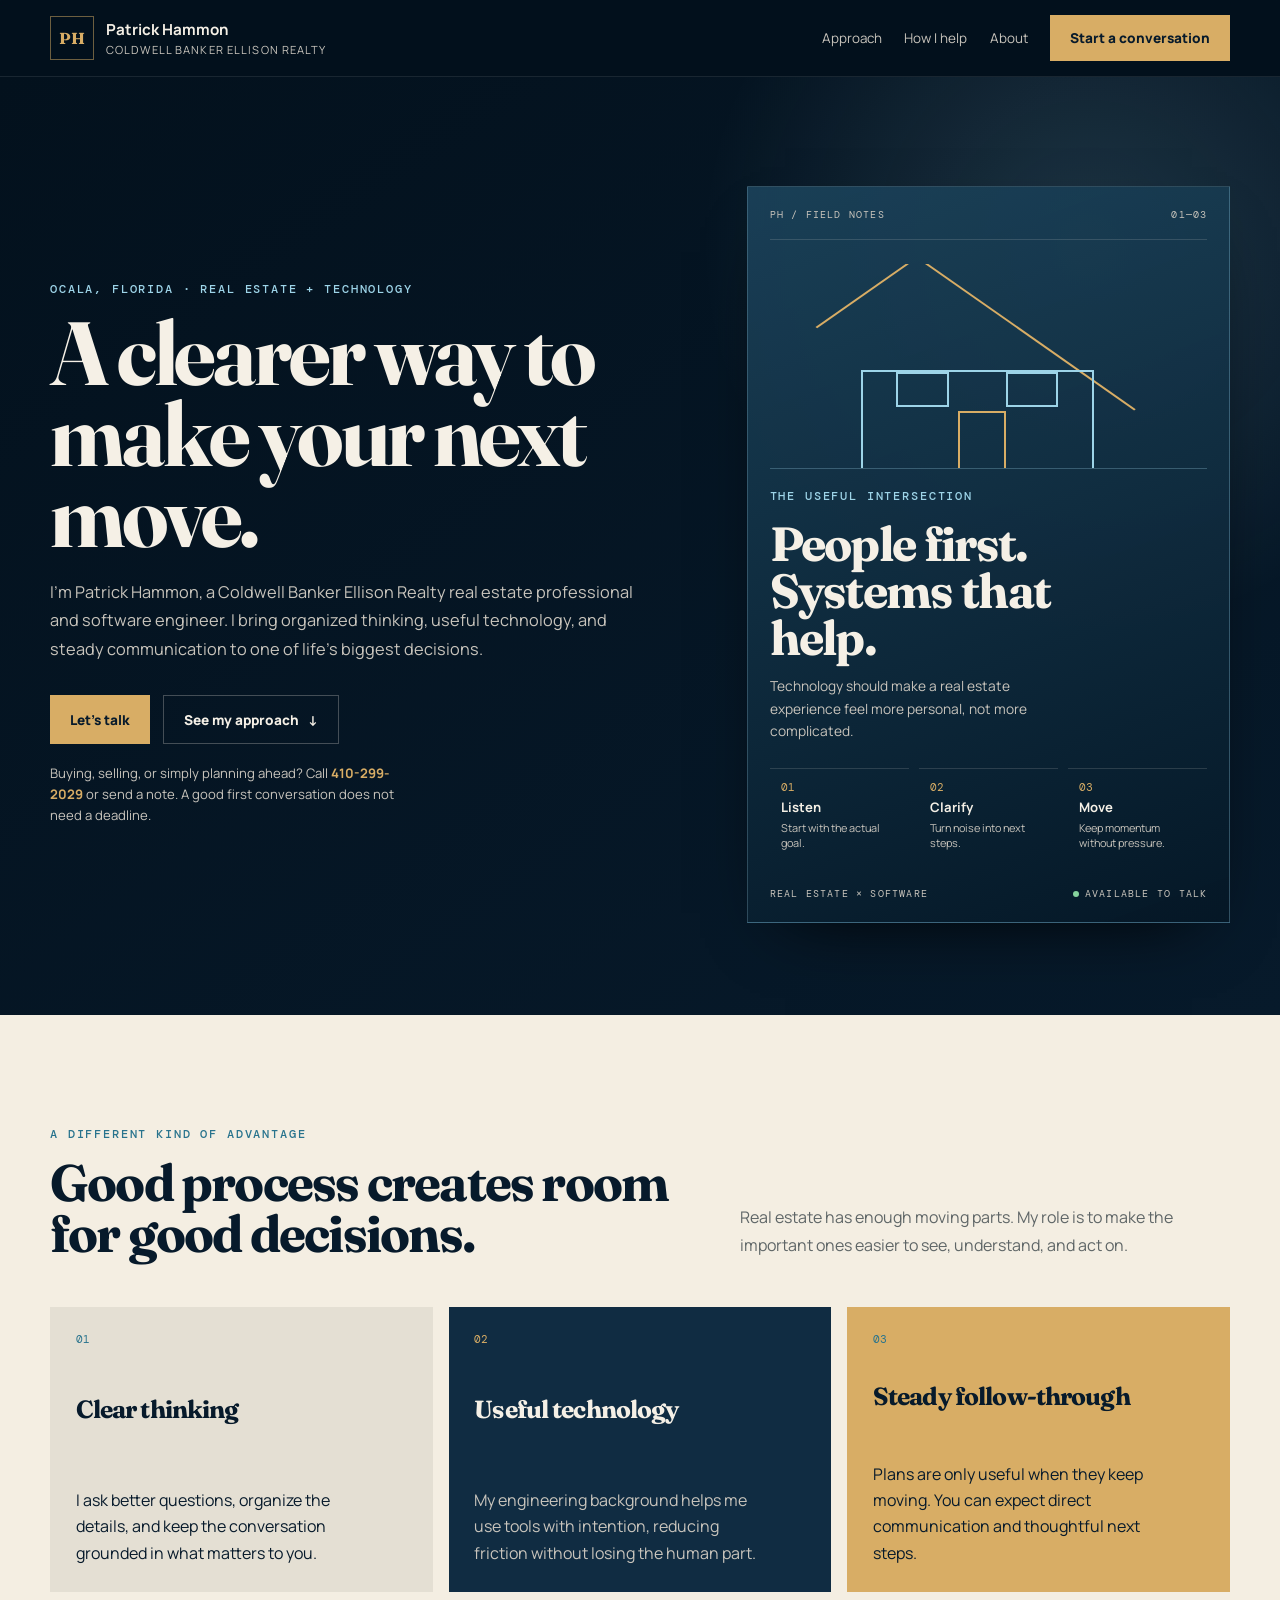
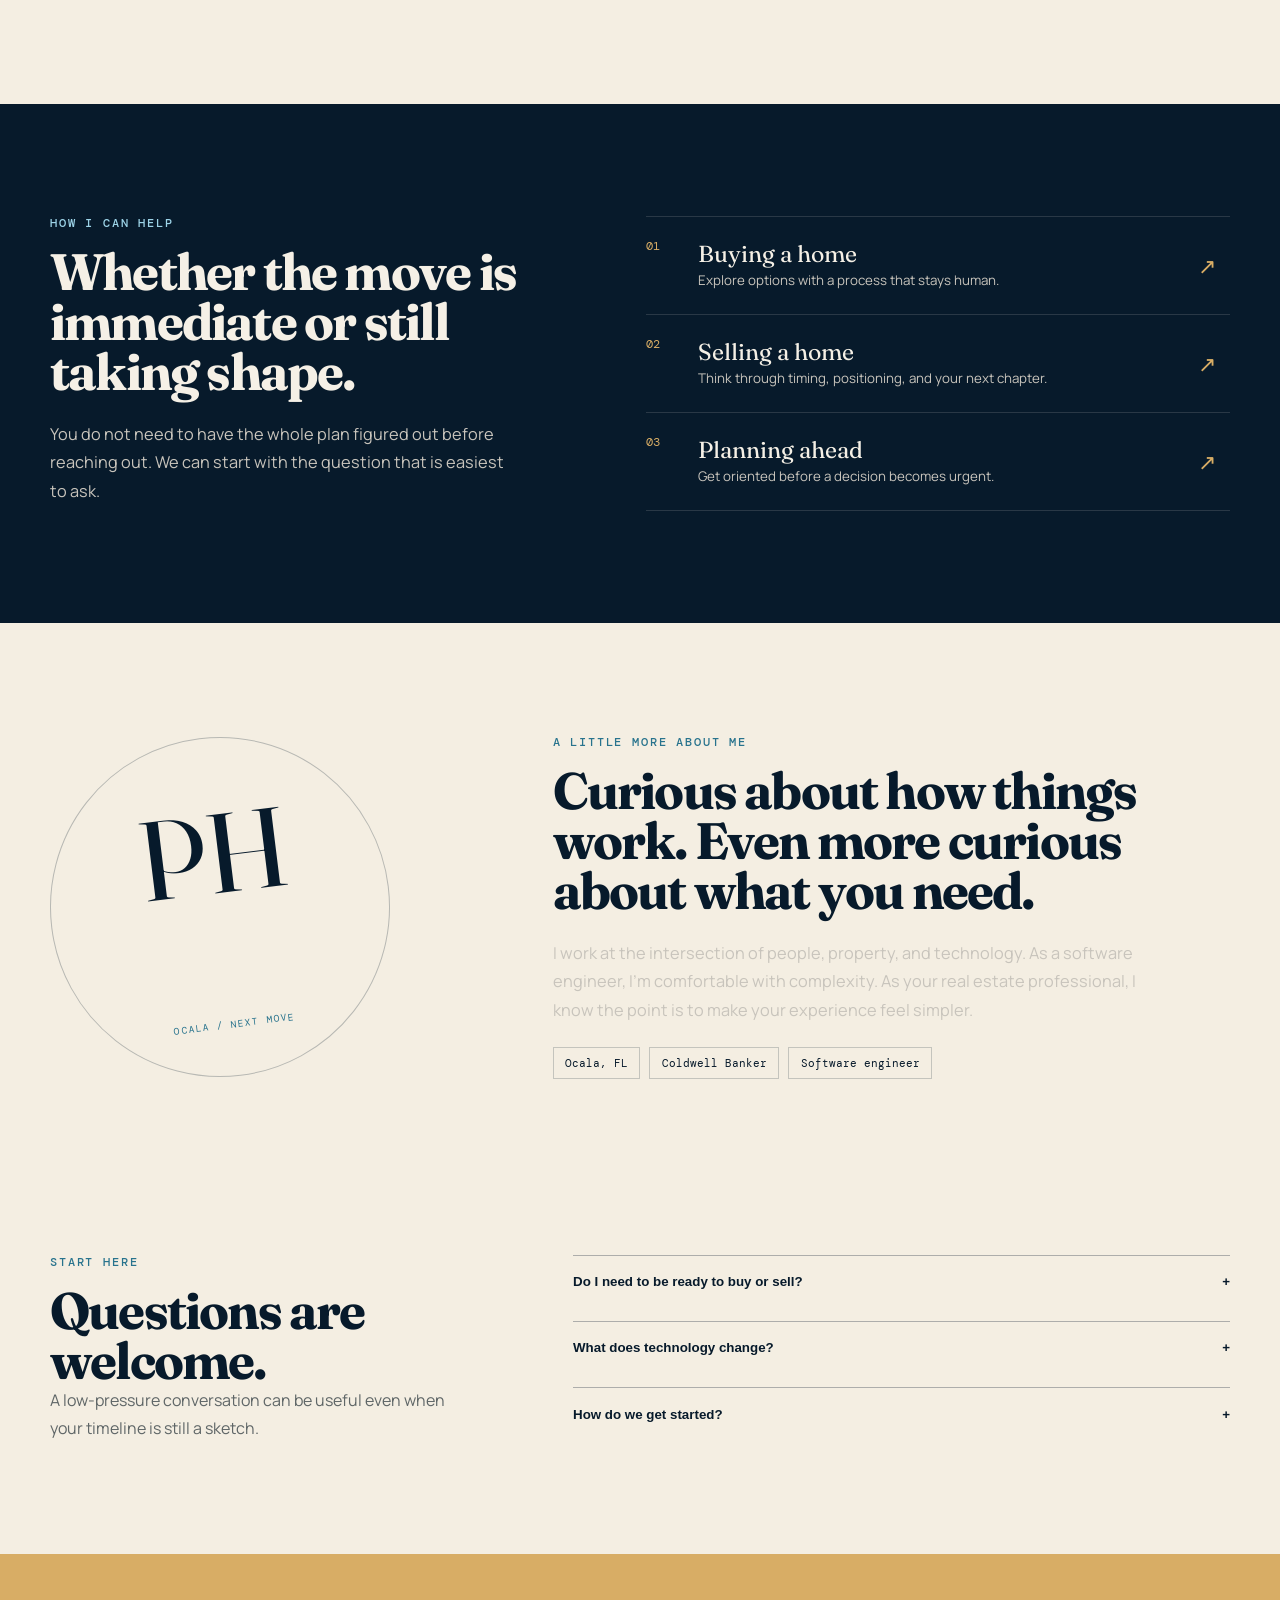
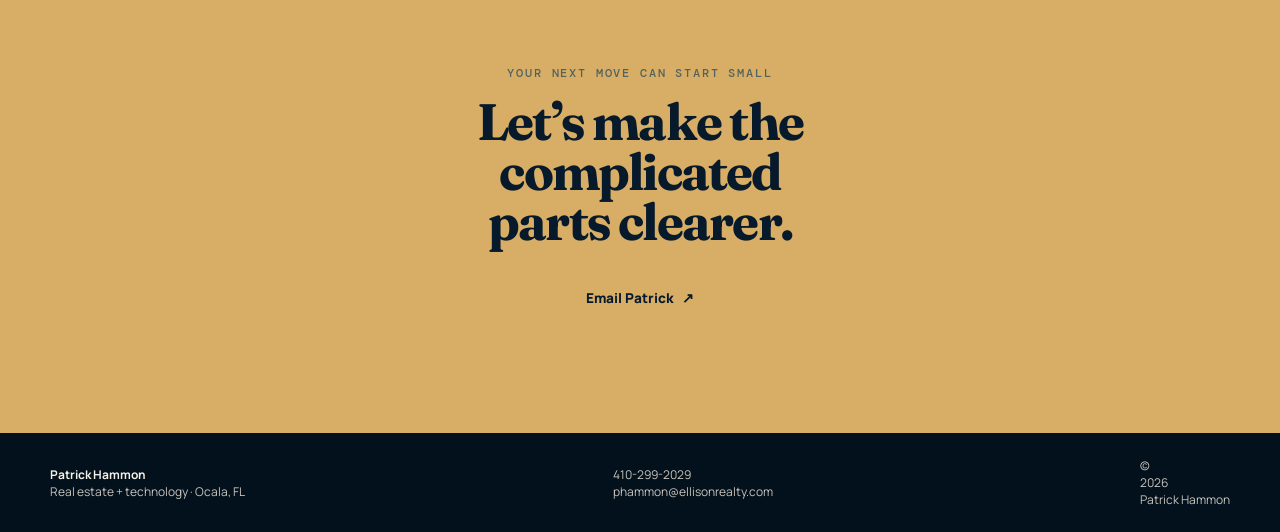
==== index.html @ 2f5270e0 "Initial Patrick Hammon site" ====
<!doctype html>
<html lang="en">
<head>
  <meta charset="UTF-8">
  <meta name="viewport" content="width=device-width, initial-scale=1.0">
  <title>Patrick Hammon | Ocala Real Estate + Technology</title>
  <meta name="description" content="Patrick Hammon brings a software engineer's clarity and a human approach to Ocala real estate with Coldwell Banker Ellison Realty.">
  <link rel="preconnect" href="https://fonts.googleapis.com">
  <link rel="preconnect" href="https://fonts.gstatic.com" crossorigin>
  <link href="https://fonts.googleapis.com/css2?family=DM+Mono:wght@400;500&family=Fraunces:opsz,wght@9..144,600;9..144,700&family=Manrope:wght@400;500;600;700;800&display=swap" rel="stylesheet">
  <link rel="stylesheet" href="assets/styles.css">
</head>
<body>
  <div class="site-shell">
    <header class="site-header"><div class="wrap nav-row">
      <a class="brand" href="index.html"><span class="brand-mark">PH</span><span><strong>Patrick Hammon</strong><small>Coldwell Banker Ellison Realty</small></span></a>
      <button class="nav-toggle" type="button" aria-expanded="false" aria-controls="site-nav" data-nav-toggle>Menu</button>
      <nav id="site-nav" class="site-nav" aria-label="Primary">
        <a href="#approach">Approach</a><a href="#work">How I help</a><a href="#about">About</a>
        <a class="button button-primary" href="mailto:phammon@ellisonrealty.com?subject=Let's%20talk%20about%20real%20estate">Start a conversation</a>
      </nav>
    </div></header>

    <main>
      <section class="hero"><div class="wrap hero-grid">
        <div class="hero-copy">
          <p class="eyebrow">Ocala, Florida · Real estate + technology</p>
          <h1>A clearer way to make your next move.</h1>
          <p class="lede">I’m Patrick Hammon, a Coldwell Banker Ellison Realty real estate professional and software engineer. I bring organized thinking, useful technology, and steady communication to one of life’s biggest decisions.</p>
          <div class="hero-actions"><a class="button button-primary" href="mailto:phammon@ellisonrealty.com?subject=Let's%20talk%20about%20my%20next%20move">Let’s talk</a><a class="button button-secondary" href="#approach">See my approach <span aria-hidden="true">↓</span></a></div>
          <p class="support-copy">Buying, selling, or simply planning ahead? Call <a href="tel:4102992029">410-299-2029</a> or send a note. A good first conversation does not need a deadline.</p>
        </div>
        <aside class="signal-board" aria-label="Patrick's working philosophy">
          <div class="board-topline"><span>PH / FIELD NOTES</span><span>01—03</span></div>
          <div class="house-mark" aria-hidden="true"><span class="roof"></span><span class="house-body"></span><span class="house-window window-one"></span><span class="house-window window-two"></span><span class="house-door"></span></div>
          <div class="board-copy"><p class="card-kicker">The useful intersection</p><h2>People first. Systems that help.</h2><p>Technology should make a real estate experience feel more personal, not more complicated.</p></div>
          <div class="board-data"><div><span>01</span><strong>Listen</strong><small>Start with the actual goal.</small></div><div><span>02</span><strong>Clarify</strong><small>Turn noise into next steps.</small></div><div><span>03</span><strong>Move</strong><small>Keep momentum without pressure.</small></div></div>
          <div class="board-footer"><span>REAL ESTATE × SOFTWARE</span><span class="status-dot">AVAILABLE TO TALK</span></div>
        </aside>
      </div></section>

      <section class="section" id="approach"><div class="wrap split-heading"><div><p class="eyebrow">A different kind of advantage</p><h2>Good process creates room for good decisions.</h2></div><p class="section-intro">Real estate has enough moving parts. My role is to make the important ones easier to see, understand, and act on.</p></div><div class="wrap card-grid three-up">
        <article class="feature-card feature-card-light"><span>01</span><h3>Clear thinking</h3><p>I ask better questions, organize the details, and keep the conversation grounded in what matters to you.</p></article>
        <article class="feature-card feature-card-dark"><span>02</span><h3>Useful technology</h3><p>My engineering background helps me use tools with intention, reducing friction without losing the human part.</p></article>
        <article class="feature-card feature-card-gold"><span>03</span><h3>Steady follow-through</h3><p>Plans are only useful when they keep moving. You can expect direct communication and thoughtful next steps.</p></article>
      </div></section>

      <section class="section section-contrast" id="work"><div class="wrap work-grid"><div><p class="eyebrow">How I can help</p><h2>Whether the move is immediate or still taking shape.</h2><p class="lede">You do not need to have the whole plan figured out before reaching out. We can start with the question that is easiest to ask.</p></div><div class="work-list">
        <a class="work-item" href="mailto:phammon@ellisonrealty.com?subject=I'm%20thinking%20about%20buying"><span>01</span><strong>Buying a home</strong><small>Explore options with a process that stays human.</small><b aria-hidden="true">↗</b></a>
        <a class="work-item" href="mailto:phammon@ellisonrealty.com?subject=I'm%20thinking%20about%20selling"><span>02</span><strong>Selling a home</strong><small>Think through timing, positioning, and your next chapter.</small><b aria-hidden="true">↗</b></a>
        <a class="work-item" href="mailto:phammon@ellisonrealty.com?subject=I'm%20planning%20ahead"><span>03</span><strong>Planning ahead</strong><small>Get oriented before a decision becomes urgent.</small><b aria-hidden="true">↗</b></a>
      </div></div></section>

      <section class="section" id="about"><div class="wrap about-grid"><div class="about-stamp" aria-label="Patrick Hammon initials">PH<span>OCALA / NEXT MOVE</span></div><div><p class="eyebrow">A little more about me</p><h2>Curious about how things work. Even more curious about what you need.</h2><p class="lede">I work at the intersection of people, property, and technology. As a software engineer, I’m comfortable with complexity. As your real estate professional, I know the point is to make your experience feel simpler.</p><div class="tag-row"><span>Ocala, FL</span><span>Coldwell Banker</span><span>Software engineer</span></div></div></div></section>

      <section class="section faq-section"><div class="wrap faq-grid"><div><p class="eyebrow">Start here</p><h2>Questions are welcome.</h2><p class="section-intro">A low-pressure conversation can be useful even when your timeline is still a sketch.</p></div><div class="faq-list">
        <article class="faq-item"><button class="faq-button" type="button" data-faq-button><span>Do I need to be ready to buy or sell?</span><span>+</span></button><div class="faq-answer"><p>No. A first conversation can simply help you understand the landscape and decide what makes sense next.</p></div></article>
        <article class="faq-item"><button class="faq-button" type="button" data-faq-button><span>What does technology change?</span><span>+</span></button><div class="faq-answer"><p>Used well, it gives you better visibility, cleaner communication, and fewer avoidable surprises. The relationship still comes first.</p></div></article>
        <article class="faq-item"><button class="faq-button" type="button" data-faq-button><span>How do we get started?</span><span>+</span></button><div class="faq-answer"><p>Send a note with whatever you know so far, or call <a href="tel:4102992029">410-299-2029</a>. I’ll respond and we can take it from there.</p></div></article>
      </div></div></section>
      <section class="closing-cta"><div class="wrap closing-inner"><p class="eyebrow">Your next move can start small</p><h2>Let’s make the complicated parts clearer.</h2><a class="button button-primary" href="mailto:phammon@ellisonrealty.com?subject=Let's%20talk%20about%20my%20next%20move">Email Patrick <span aria-hidden="true">↗</span></a></div></section>
    </main>
    <footer class="site-footer"><div class="wrap footer-row"><div><strong>Patrick Hammon</strong><span>Real estate + technology · Ocala, FL</span></div><div><a href="tel:4102992029">410-299-2029</a><a href="mailto:phammon@ellisonrealty.com">phammon@ellisonrealty.com</a></div><span>© <span data-year></span> Patrick Hammon</span></div></footer>
  </div>
  <script src="assets/main.js"></script>
</body>
</html>
---- assets/styles.css ----
:root{--ink:#071a2b;--deep:#03111d;--panel:#102c42;--cream:#f5f0e6;--muted:#c8c4bc;--paper:#f4eee2;--gold:#d8ad65;--blue:#9dd4e8;--line:rgba(245,240,230,.14);--wrap:1180px}*{box-sizing:border-box}html{scroll-behavior:smooth}body{margin:0;min-width:320px;color:var(--cream);background:var(--deep);font-family:Manrope,sans-serif}body:before{content:"";position:fixed;inset:0;pointer-events:none;opacity:.34;background-image:linear-gradient(rgba(255,255,255,.025) 1px,transparent 1px),linear-gradient(90deg,rgba(255,255,255,.025) 1px,transparent 1px);background-size:44px 44px}a{color:inherit;text-decoration:none}.wrap{width:min(calc(100% - 2rem),var(--wrap));margin:0 auto}.site-shell{position:relative;overflow:hidden}.site-header{position:sticky;top:0;z-index:10;border-bottom:1px solid rgba(255,255,255,.09);background:rgba(3,17,29,.84);backdrop-filter:blur(16px)}.nav-row{display:flex;align-items:center;justify-content:space-between;gap:1rem;min-height:76px}.brand{display:inline-flex;align-items:center;gap:.75rem}.brand-mark{display:grid;place-items:center;width:2.75rem;height:2.75rem;border:1px solid rgba(216,173,101,.5);color:var(--gold);font:700 1rem Fraunces,serif}.brand strong,.brand small{display:block}.brand strong{font-size:.95rem}.brand small{margin-top:.13rem;color:var(--muted);font-size:.7rem;letter-spacing:.1em;text-transform:uppercase}.site-nav{display:flex;align-items:center;gap:1.4rem}.site-nav>a:not(.button){color:var(--muted);font-size:.84rem}.site-nav>a:not(.button):hover{color:var(--cream)}.nav-toggle{display:none;border:1px solid var(--line);background:transparent;color:var(--cream);padding:.65rem .85rem;font-weight:700}.button{display:inline-flex;align-items:center;justify-content:center;gap:.55rem;padding:.9rem 1.25rem;border:0;font-size:.85rem;font-weight:800;transition:transform .18s ease,filter .18s ease}.button:hover{transform:translateY(-2px);filter:brightness(1.08)}.button-primary{background:var(--gold);color:var(--ink)}.button-secondary{border:1px solid rgba(245,240,230,.26);color:var(--cream)}.eyebrow,.card-kicker{margin:0 0 1rem;color:var(--blue);font:500 .72rem "DM Mono",monospace;letter-spacing:.16em;text-transform:uppercase}h1,h2,h3{margin:0;font-family:Fraunces,serif;letter-spacing:-.035em}h1{max-width:10ch;font-size:clamp(3.45rem,7vw,6.7rem);line-height:.9}h2{font-size:clamp(2rem,4vw,3.9rem);line-height:.98}h3{font-size:1.55rem;line-height:1.05}.lede,.section-intro{color:var(--muted);line-height:1.75}.lede{max-width:59ch;margin:1.4rem 0 0;font-size:1.02rem}.hero{padding:6.8rem 0 5.8rem;background:radial-gradient(circle at 85% 18%,rgba(157,212,232,.16),transparent 29%),linear-gradient(145deg,var(--deep),var(--ink))}.hero-grid{display:grid;grid-template-columns:minmax(0,.96fr) minmax(350px,.78fr);align-items:center;gap:clamp(3rem,8vw,8rem)}.hero-actions{display:flex;flex-wrap:wrap;gap:.8rem;margin-top:2rem}.support-copy{max-width:44ch;margin:1.2rem 0 0;color:var(--muted);font-size:.82rem;line-height:1.6}.support-copy a,.faq-answer a{color:var(--gold);font-weight:700}.signal-board{position:relative;padding:1.35rem;border:1px solid rgba(157,212,232,.27);background:linear-gradient(160deg,rgba(27,67,91,.9),rgba(5,23,38,.94));box-shadow:0 28px 70px -38px #000}.board-topline,.board-footer{display:flex;justify-content:space-between;gap:1rem;color:var(--muted);font:400 .63rem "DM Mono",monospace;letter-spacing:.12em}.board-topline{padding-bottom:1.1rem;border-bottom:1px solid var(--line)}.house-mark{position:relative;height:205px;margin:1.5rem 0 1.25rem;border-bottom:1px solid rgba(157,212,232,.28);overflow:hidden}.roof{position:absolute;left:17%;top:21%;width:60%;height:60%;border-top:2px solid var(--gold);border-left:2px solid var(--gold);transform:rotate(45deg) skew(-10deg,-10deg)}.house-body{position:absolute;left:21%;bottom:0;width:53%;height:48%;border:2px solid var(--blue);border-bottom:0}.house-window{position:absolute;bottom:30%;width:12%;height:17%;border:2px solid var(--blue)}.window-one{left:29%}.window-two{left:54%}.house-door{position:absolute;bottom:0;left:43%;width:11%;height:28%;border:2px solid var(--gold);border-bottom:0}.board-copy h2{max-width:9ch;font-size:clamp(2rem,4vw,3rem)}.board-copy p:last-child{max-width:38ch;color:var(--muted);font-size:.86rem;line-height:1.65}.board-data{display:grid;grid-template-columns:repeat(3,1fr);gap:.6rem;margin:1.55rem 0}.board-data>div{display:grid;gap:.25rem;padding:.72rem;border-top:1px solid var(--line)}.board-data span{color:var(--gold);font:400 .68rem "DM Mono",monospace}.board-data strong{font-size:.82rem}.board-data small{color:var(--muted);font-size:.68rem;line-height:1.4}.status-dot:before{content:"";display:inline-block;width:.4rem;height:.4rem;margin-right:.35rem;border-radius:50%;background:#85d39d}.section{padding:7rem 0;background:var(--paper);color:var(--ink)}.split-heading{display:grid;grid-template-columns:1.05fr .8fr;align-items:end;gap:3rem;margin-bottom:3rem}.section .eyebrow{color:#28738d}.section-intro{color:#5f6667;margin:0}.card-grid{display:grid;gap:1rem}.three-up{grid-template-columns:repeat(3,1fr)}.feature-card{min-height:285px;padding:1.6rem;display:flex;flex-direction:column;justify-content:space-between}.feature-card>span{color:#28738d;font:400 .68rem "DM Mono",monospace}.feature-card p{max-width:30ch;margin:.9rem 0 0;line-height:1.65}.feature-card-light{background:#e4dfd3}.feature-card-dark{color:var(--cream);background:var(--panel)}.feature-card-dark>span{color:var(--gold)}.feature-card-dark p{color:var(--muted)}.feature-card-gold{background:var(--gold)}.section-contrast{color:var(--cream);background:var(--ink)}.section-contrast .eyebrow{color:var(--blue)}.work-grid{display:grid;grid-template-columns:.8fr 1fr;gap:clamp(3rem,10vw,9rem);align-items:start}.work-grid .lede{color:var(--muted)}.work-list{border-top:1px solid var(--line)}.work-item{display:grid;grid-template-columns:2.5rem 1fr 2rem;grid-template-rows:auto auto;gap:.2rem .8rem;padding:1.4rem 0;border-bottom:1px solid var(--line)}.work-item>span{grid-row:1/span 2;color:var(--gold);font:400 .72rem "DM Mono",monospace}.work-item strong{font:1.45rem Fraunces,serif}.work-item small{color:var(--muted);line-height:1.5}.work-item b{grid-column:3;grid-row:1/span 2;align-self:center;color:var(--gold);font-size:1.4rem;font-weight:400}.work-item:hover strong{color:var(--blue)}.about-grid{display:grid;grid-template-columns:.6fr 1fr;gap:6rem;align-items:center}.about-stamp{display:grid;place-items:center;width:min(100%,340px);aspect-ratio:1;border:1px solid rgba(7,26,43,.25);border-radius:50%;color:var(--ink);font:clamp(4rem,9vw,7rem) Fraunces,serif;transform:rotate(-7deg)}.about-stamp span{display:block;margin-top:.3rem;color:#28738d;font:400 .6rem "DM Mono",monospace;letter-spacing:.12em}.tag-row{display:flex;flex-wrap:wrap;gap:.6rem;margin-top:1.4rem}.tag-row span{padding:.5rem .7rem;border:1px solid rgba(7,26,43,.2);font:400 .7rem "DM Mono",monospace}.faq-section{padding-top:4rem}.faq-grid{display:grid;grid-template-columns:.65fr 1fr;gap:6rem}.faq-list{display:grid;gap:.75rem}.faq-item{border-top:1px solid rgba(7,26,43,.3)}.faq-button{width:100%;display:flex;justify-content:space-between;gap:1rem;padding:1.15rem 0;border:0;background:transparent;color:var(--ink);text-align:left;cursor:pointer;font-weight:800}.faq-answer{display:none;padding:0 2rem 1rem 0;color:#5f6667;line-height:1.65}.faq-item.is-open .faq-answer{display:block}.closing-cta{padding:7rem 0;background:var(--gold);color:var(--ink)}.closing-inner{display:grid;justify-items:center;text-align:center}.closing-cta .eyebrow{color:#52635e}.closing-cta h2{max-width:11ch;margin-bottom:1.7rem}.site-footer{padding:1.5rem 0;background:var(--deep);color:var(--muted);font-size:.75rem}.footer-row{display:flex;align-items:center;justify-content:space-between;gap:1rem}.footer-row strong,.footer-row span{display:block}.footer-row strong{color:var(--cream)}.footer-row a{display:block}.footer-row a:hover{color:var(--cream)}@media(max-width:900px){.hero-grid,.split-heading,.work-grid,.about-grid,.faq-grid{grid-template-columns:1fr}.hero-grid{gap:3.5rem}.about-grid,.faq-grid{gap:2.5rem}.about-stamp{width:min(55vw,280px)}.three-up{grid-template-columns:1fr}.feature-card{min-height:220px}}@media(max-width:680px){.nav-toggle{display:inline-flex}.site-nav{position:absolute;top:calc(100% + .35rem);left:1rem;right:1rem;display:none;flex-direction:column;align-items:stretch;padding:1rem;border:1px solid var(--line);background:rgba(3,17,29,.97)}.site-nav.is-open{display:flex}.site-nav .button{margin-top:.35rem}.hero{padding:4.5rem 0 4rem}h1{font-size:clamp(3.2rem,16vw,5rem)}.signal-board{padding:1rem}.board-data{gap:.25rem}.board-data>div{padding:.5rem}.board-footer{font-size:.54rem}.section,.closing-cta{padding:4.5rem 0}.footer-row{align-items:flex-start;flex-direction:column}}
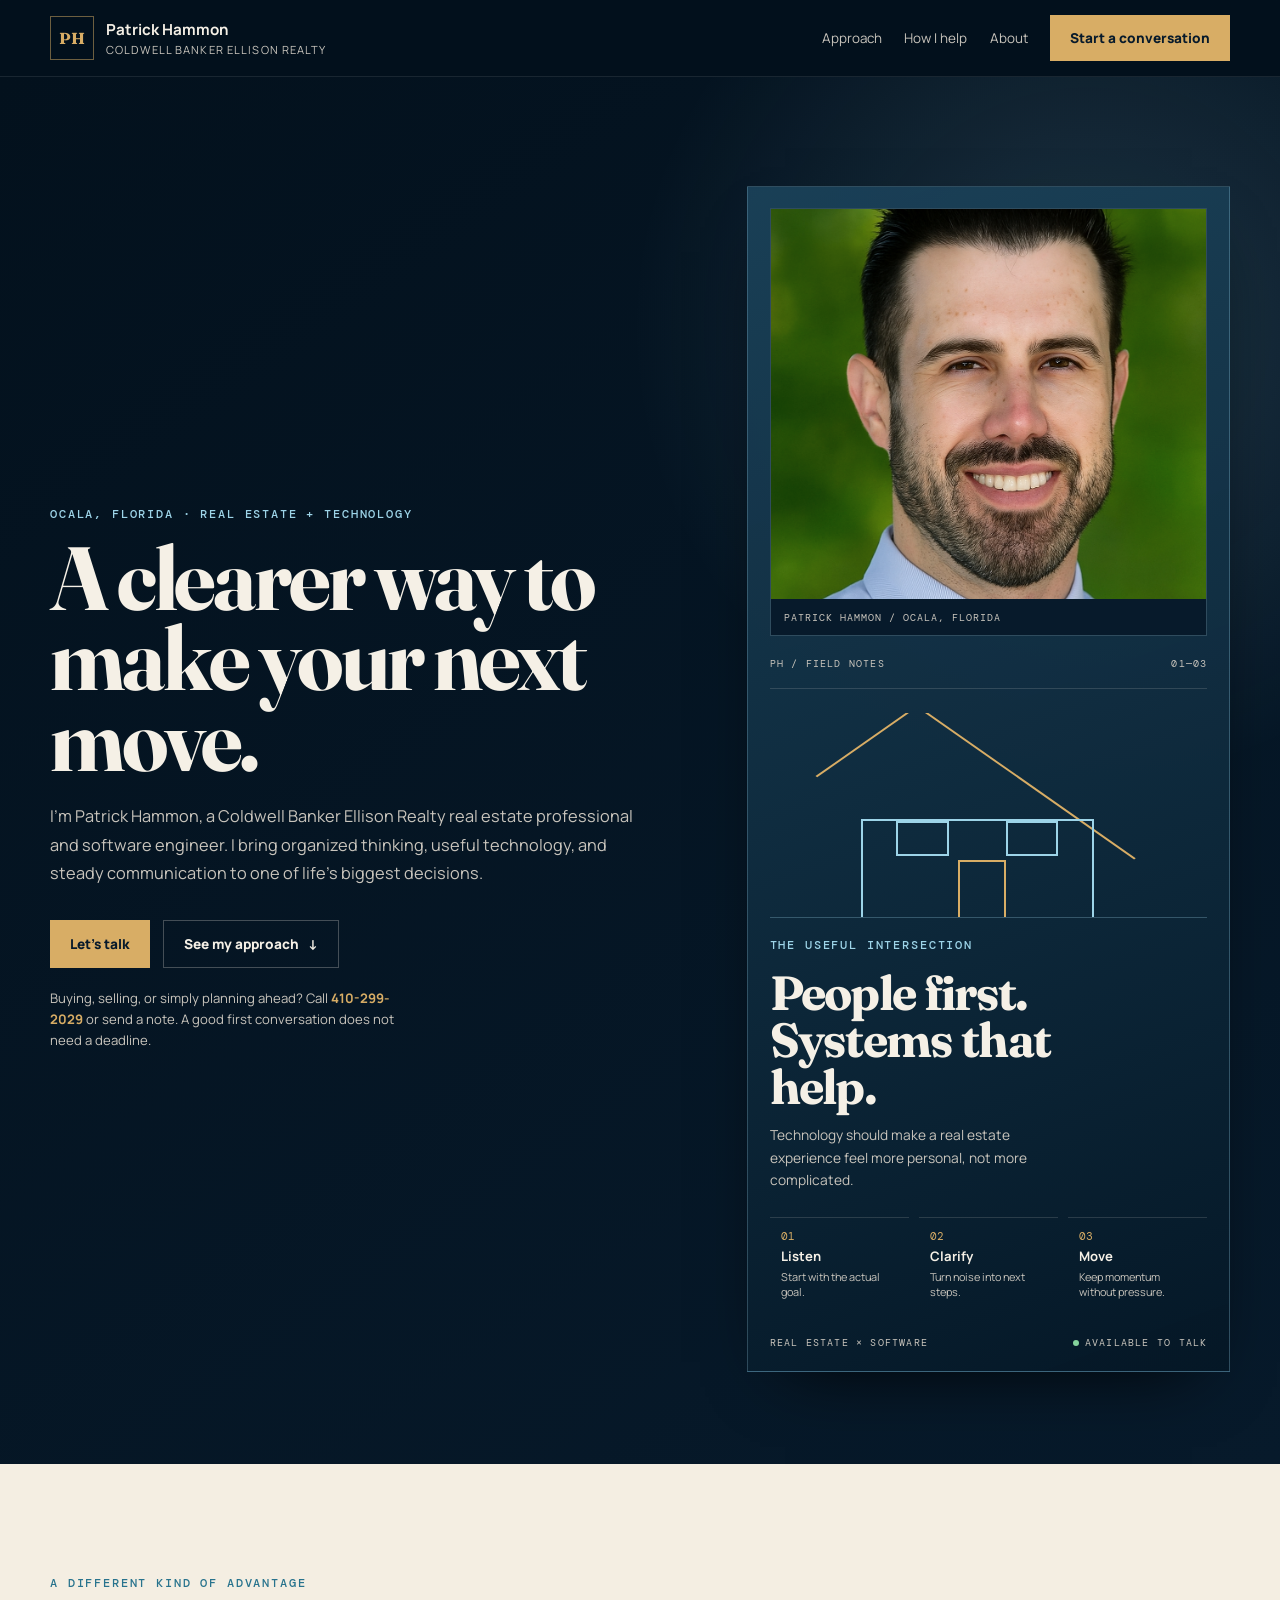
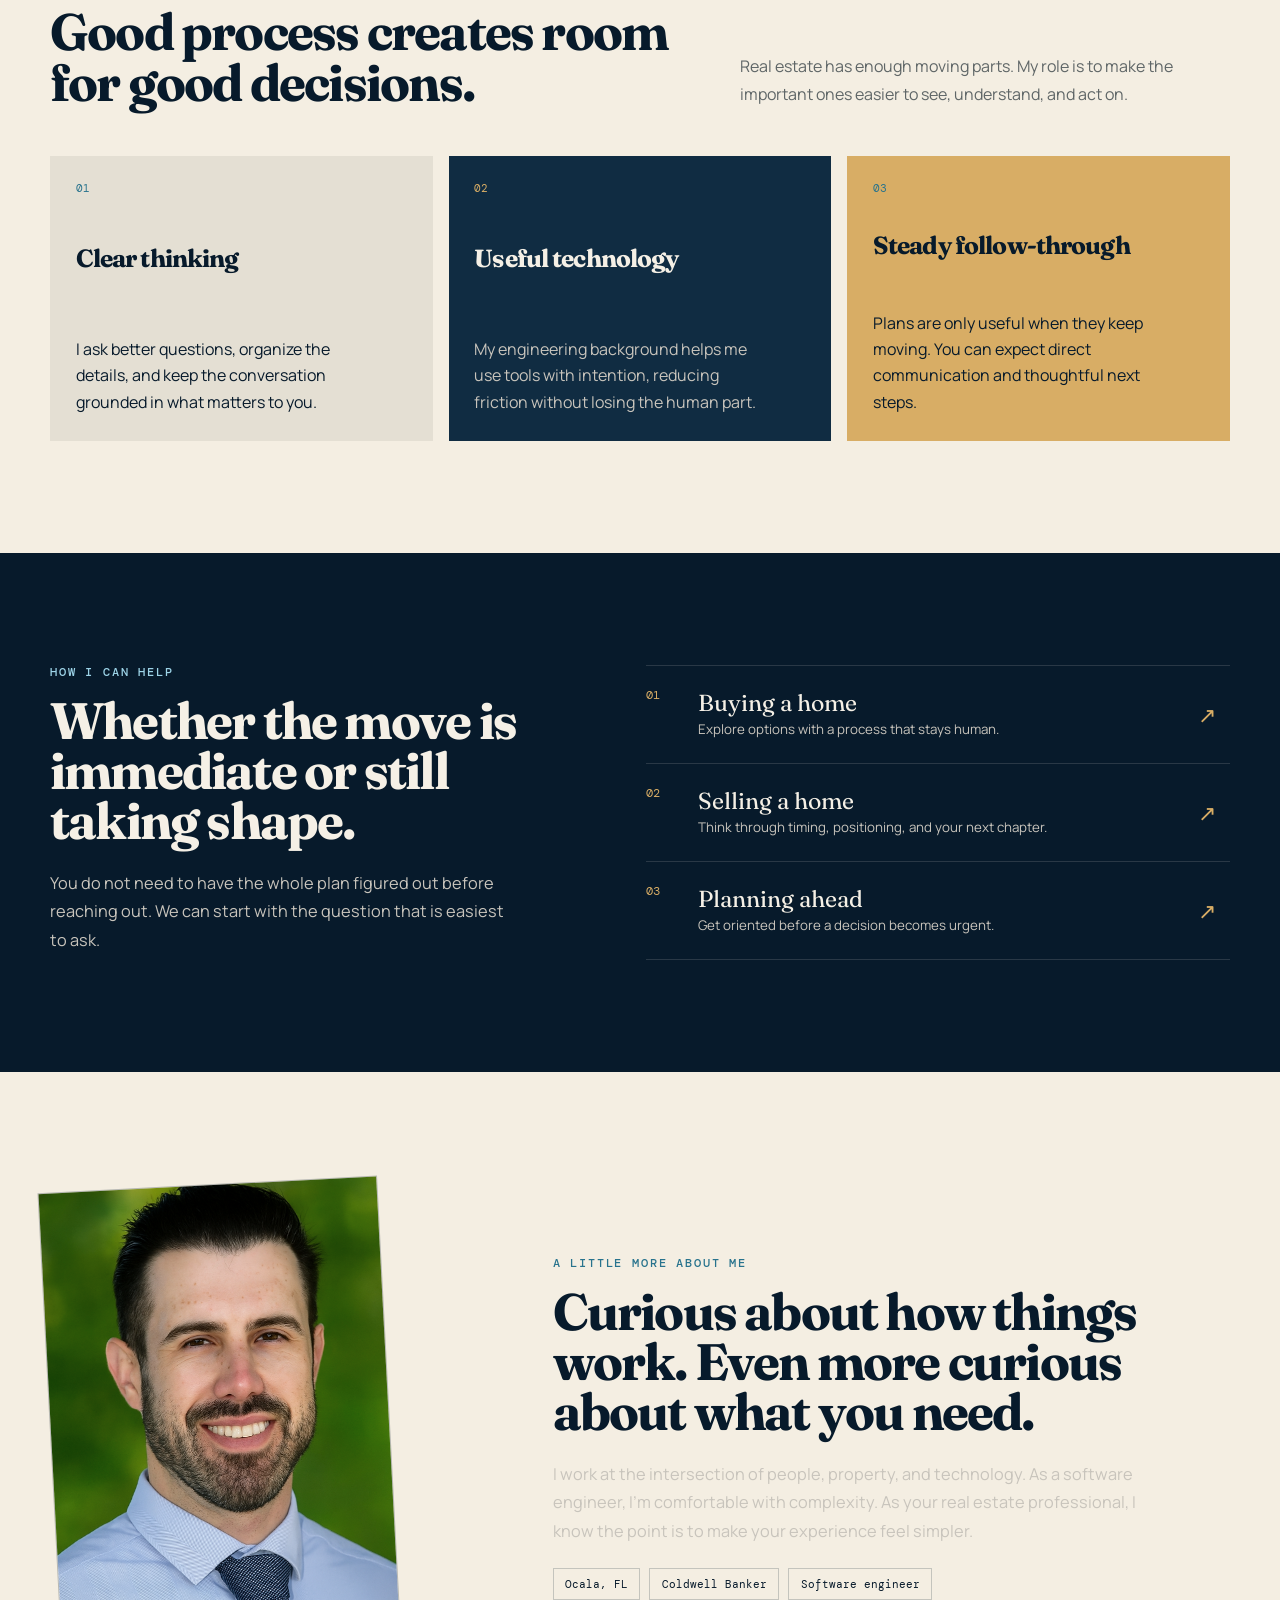
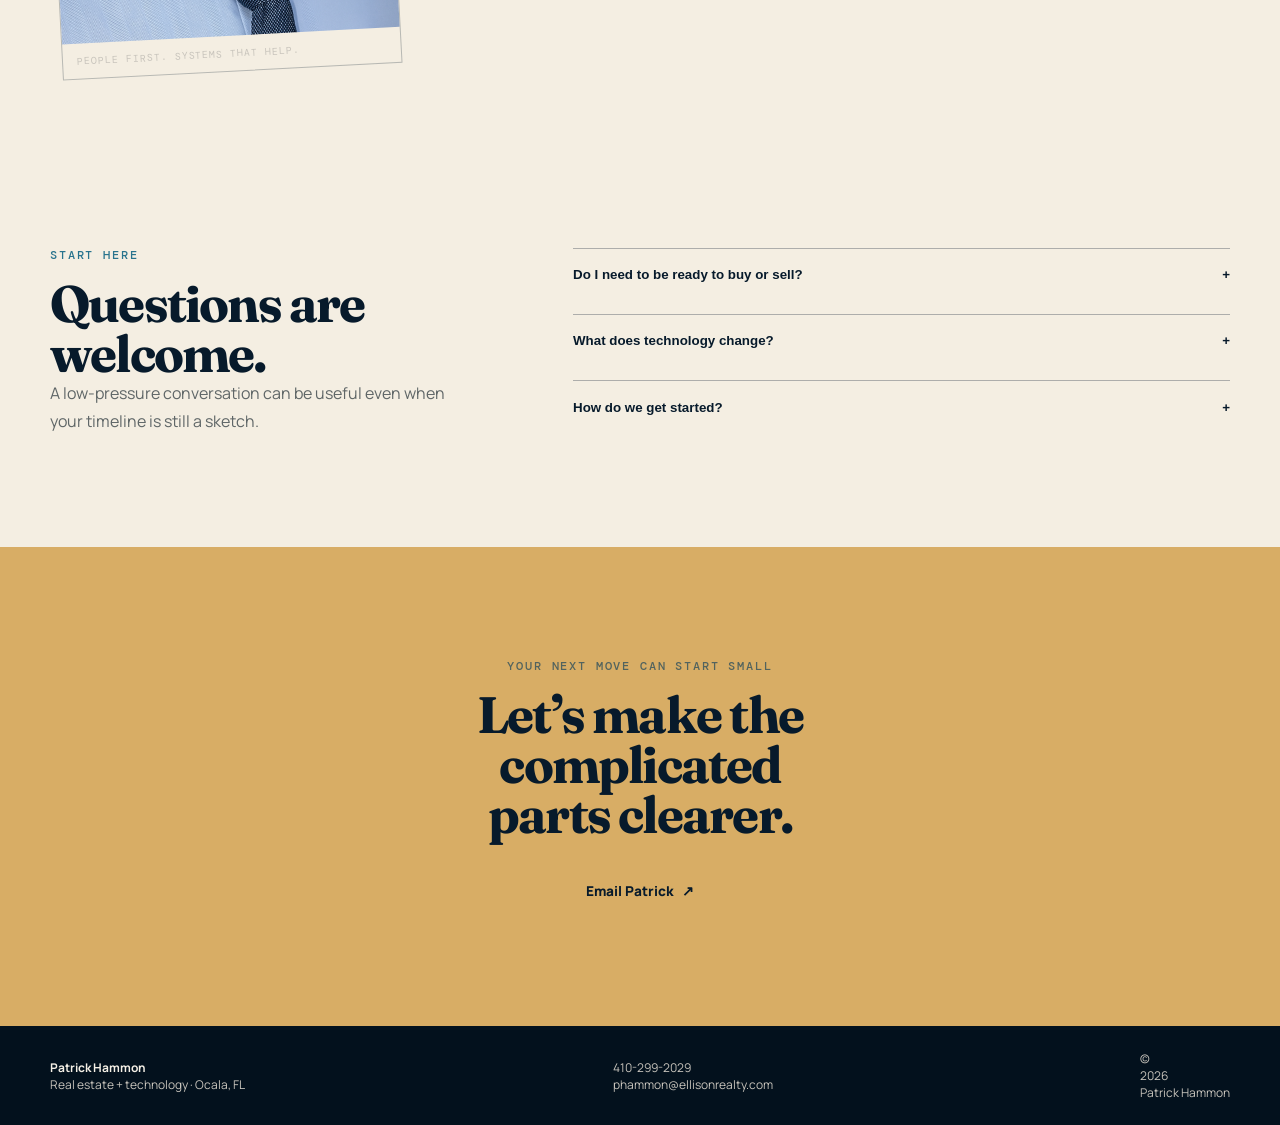
==== commit 8323e6ab: "Add Patrick avatar to personal site" ====
--- a/index.html
+++ b/index.html
@@ -9,6 +9,16 @@
   <link rel="preconnect" href="https://fonts.gstatic.com" crossorigin>
   <link href="https://fonts.googleapis.com/css2?family=DM+Mono:wght@400;500&family=Fraunces:opsz,wght@9..144,600;9..144,700&family=Manrope:wght@400;500;600;700;800&display=swap" rel="stylesheet">
   <link rel="stylesheet" href="assets/styles.css">
+  <style>
+    .profile-photo,.about-photo{margin:0}
+    .profile-photo{margin-bottom:1.35rem;border:1px solid rgba(157,212,232,.27);background:#071a2b}
+    .profile-photo img{display:block;width:100%;height:clamp(260px,32vw,390px);object-fit:cover;object-position:center 22%;filter:saturate(.9)}
+    .profile-photo figcaption,.about-photo figcaption{padding:.7rem .85rem;color:var(--muted);font:400 .62rem "DM Mono",monospace;letter-spacing:.1em;text-transform:uppercase}
+    .about-photo{width:min(100%,340px);border:1px solid rgba(7,26,43,.25);background:var(--paper);transform:rotate(-3deg)}
+    .about-photo img{display:block;width:100%;aspect-ratio:3 / 4;object-fit:cover;object-position:center 18%;filter:saturate(.9)}
+    @media(max-width:900px){.about-photo{width:min(55vw,280px)}}
+    @media(max-width:680px){.profile-photo img{height:330px}.about-photo{width:min(100%,280px)}}
+  </style>
 </head>
 <body>
   <div class="site-shell">
@@ -31,6 +41,7 @@
           <p class="support-copy">Buying, selling, or simply planning ahead? Call <a href="tel:4102992029">410-299-2029</a> or send a note. A good first conversation does not need a deadline.</p>
         </div>
         <aside class="signal-board" aria-label="Patrick's working philosophy">
+          <figure class="profile-photo"><img src="assets/patrick-avatar.png" alt="Patrick Hammon, Ocala real estate professional and software engineer"><figcaption>Patrick Hammon / Ocala, Florida</figcaption></figure>
           <div class="board-topline"><span>PH / FIELD NOTES</span><span>01—03</span></div>
           <div class="house-mark" aria-hidden="true"><span class="roof"></span><span class="house-body"></span><span class="house-window window-one"></span><span class="house-window window-two"></span><span class="house-door"></span></div>
           <div class="board-copy"><p class="card-kicker">The useful intersection</p><h2>People first. Systems that help.</h2><p>Technology should make a real estate experience feel more personal, not more complicated.</p></div>
@@ -51,7 +62,7 @@
         <a class="work-item" href="mailto:phammon@ellisonrealty.com?subject=I'm%20planning%20ahead"><span>03</span><strong>Planning ahead</strong><small>Get oriented before a decision becomes urgent.</small><b aria-hidden="true">↗</b></a>
       </div></div></section>
 
-      <section class="section" id="about"><div class="wrap about-grid"><div class="about-stamp" aria-label="Patrick Hammon initials">PH<span>OCALA / NEXT MOVE</span></div><div><p class="eyebrow">A little more about me</p><h2>Curious about how things work. Even more curious about what you need.</h2><p class="lede">I work at the intersection of people, property, and technology. As a software engineer, I’m comfortable with complexity. As your real estate professional, I know the point is to make your experience feel simpler.</p><div class="tag-row"><span>Ocala, FL</span><span>Coldwell Banker</span><span>Software engineer</span></div></div></div></section>
+      <section class="section" id="about"><div class="wrap about-grid"><figure class="about-photo"><img src="assets/patrick-avatar.png" alt="Patrick Hammon smiling in a light blue shirt and tie"><figcaption>People first. Systems that help.</figcaption></figure><div><p class="eyebrow">A little more about me</p><h2>Curious about how things work. Even more curious about what you need.</h2><p class="lede">I work at the intersection of people, property, and technology. As a software engineer, I’m comfortable with complexity. As your real estate professional, I know the point is to make your experience feel simpler.</p><div class="tag-row"><span>Ocala, FL</span><span>Coldwell Banker</span><span>Software engineer</span></div></div></div></section>
 
       <section class="section faq-section"><div class="wrap faq-grid"><div><p class="eyebrow">Start here</p><h2>Questions are welcome.</h2><p class="section-intro">A low-pressure conversation can be useful even when your timeline is still a sketch.</p></div><div class="faq-list">
         <article class="faq-item"><button class="faq-button" type="button" data-faq-button><span>Do I need to be ready to buy or sell?</span><span>+</span></button><div class="faq-answer"><p>No. A first conversation can simply help you understand the landscape and decide what makes sense next.</p></div></article>
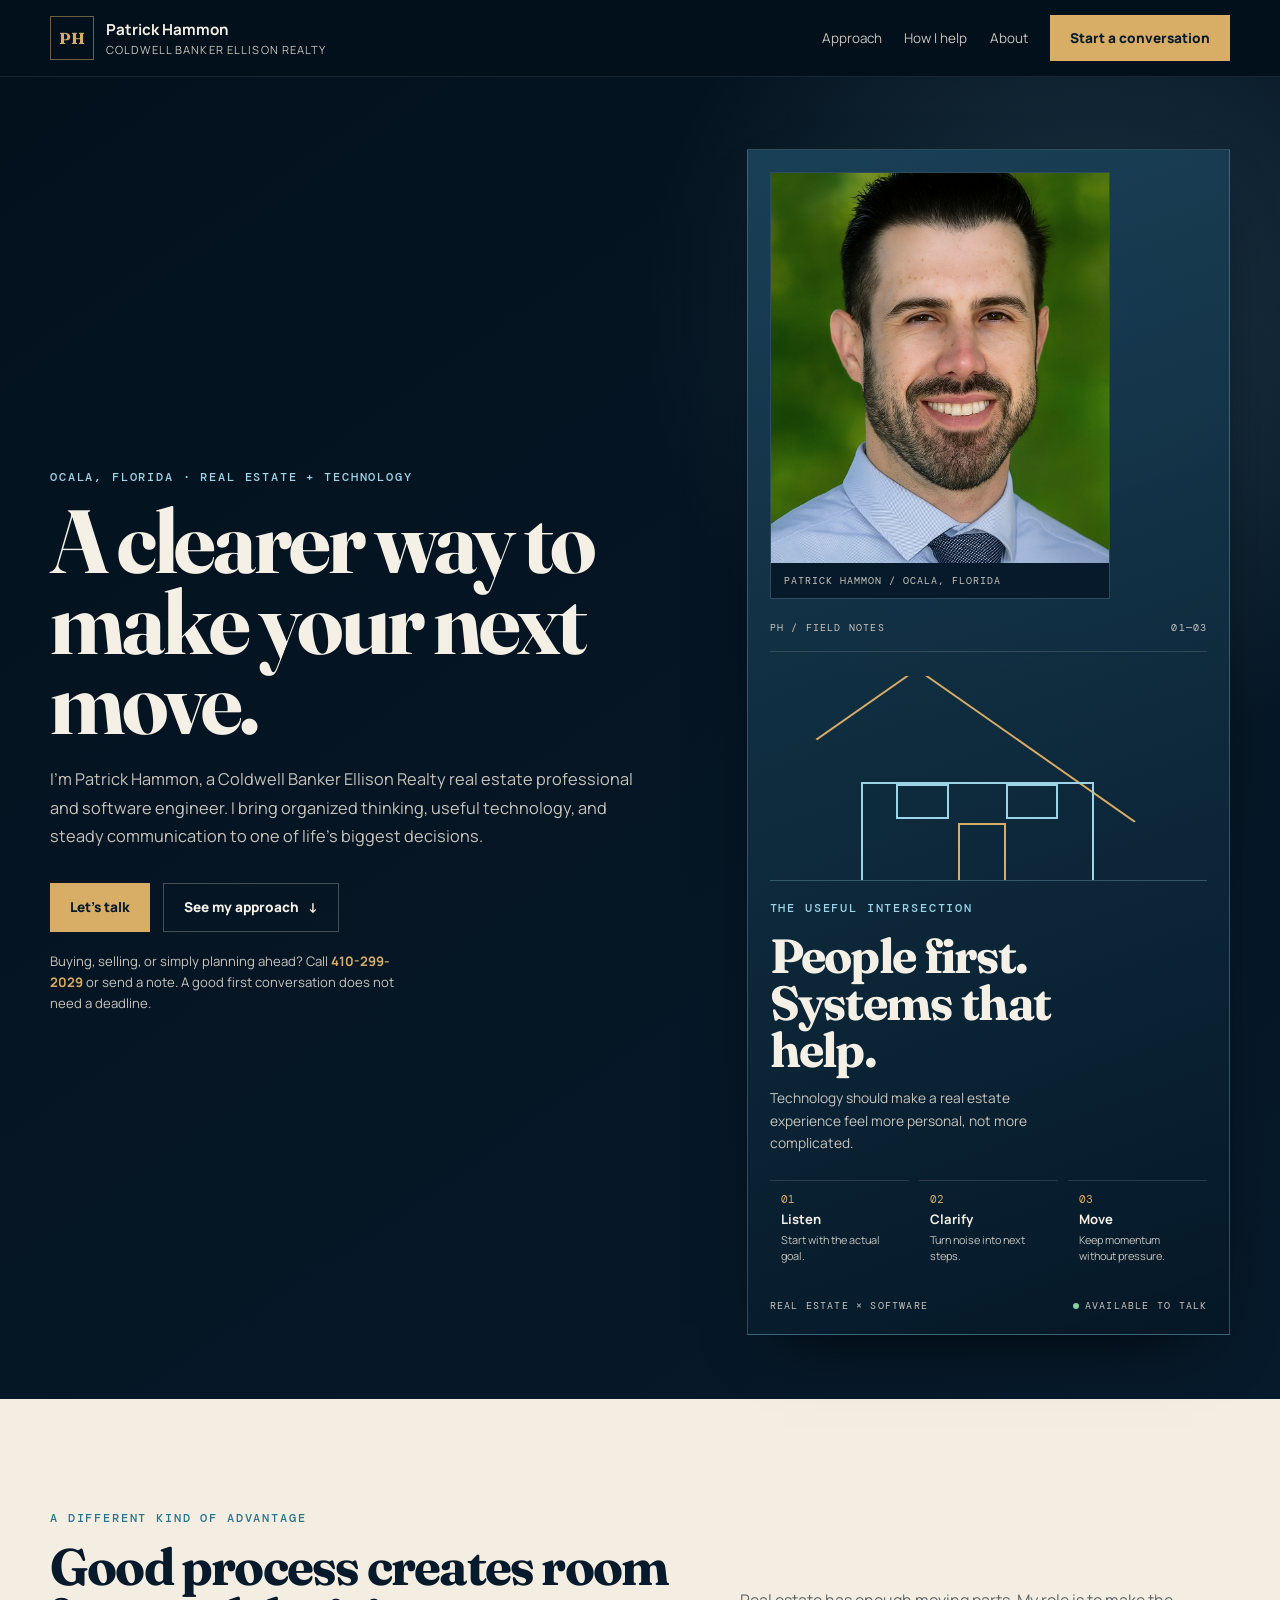
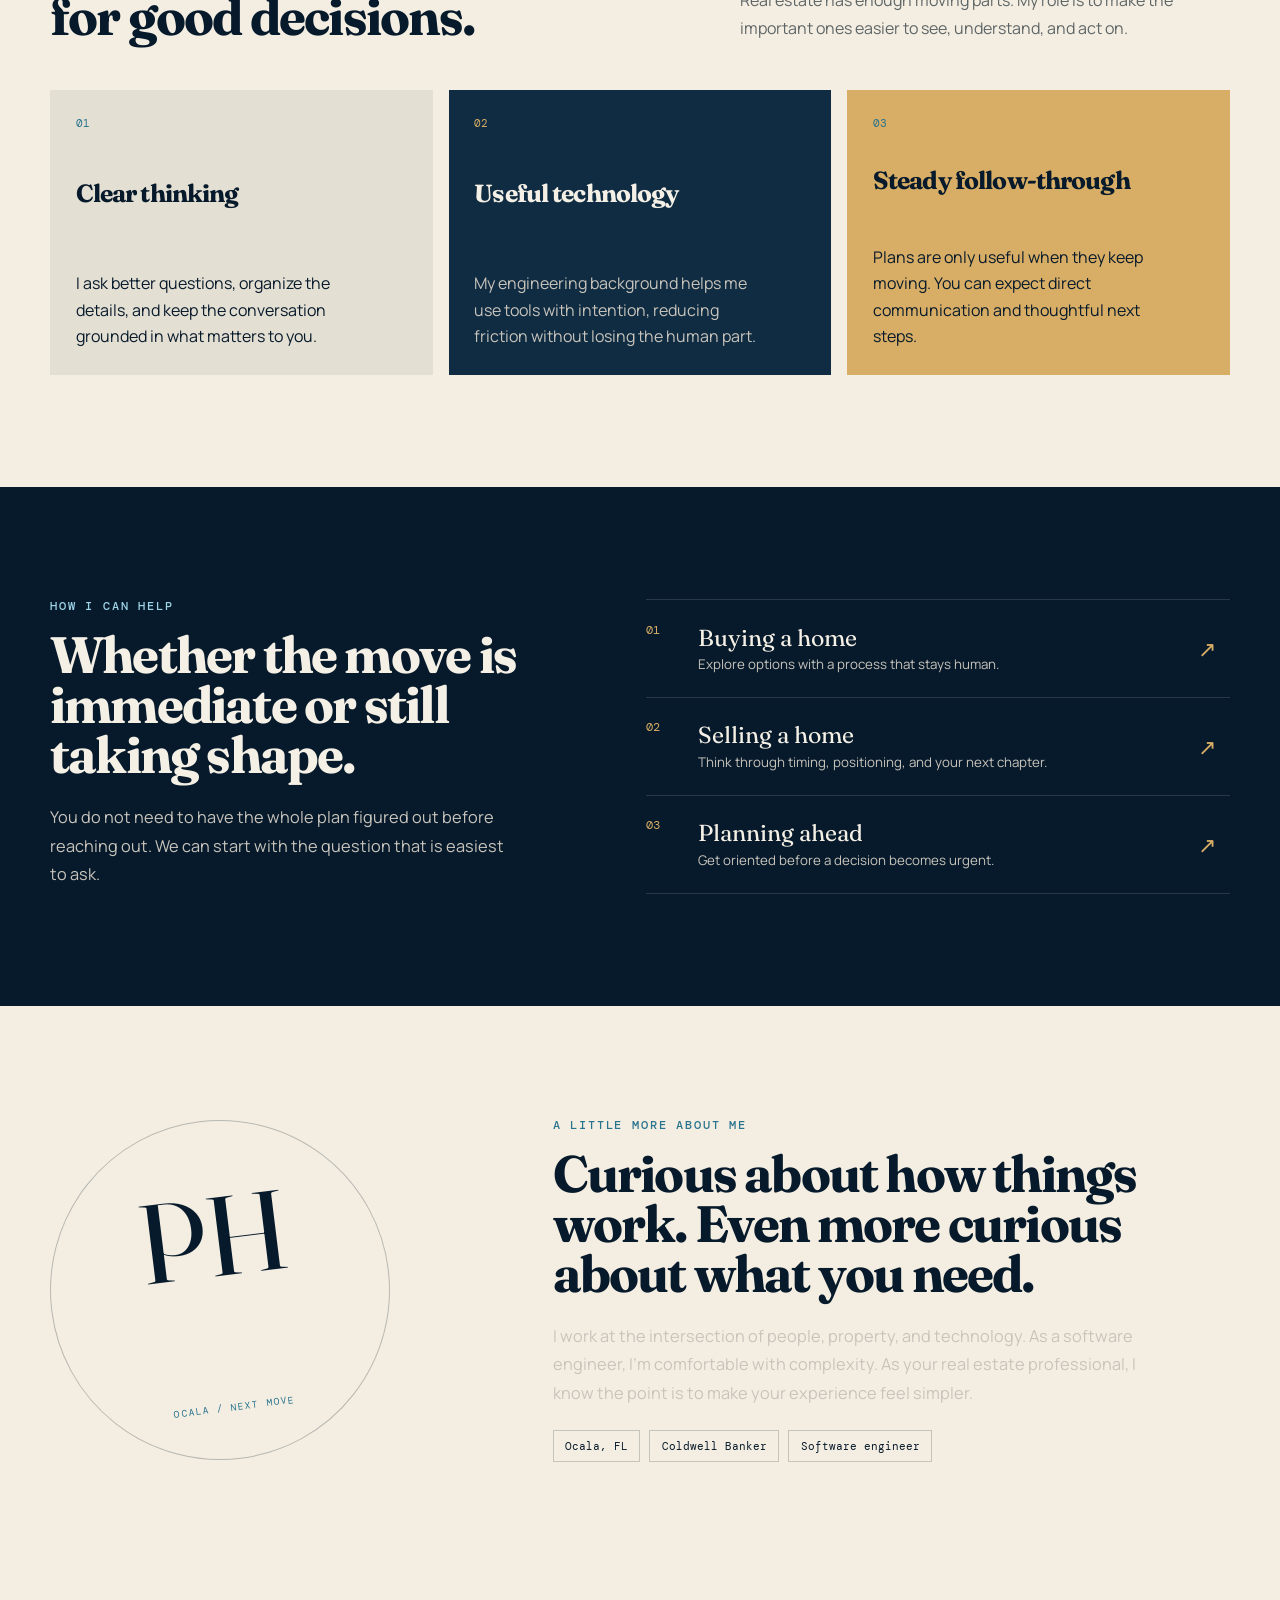
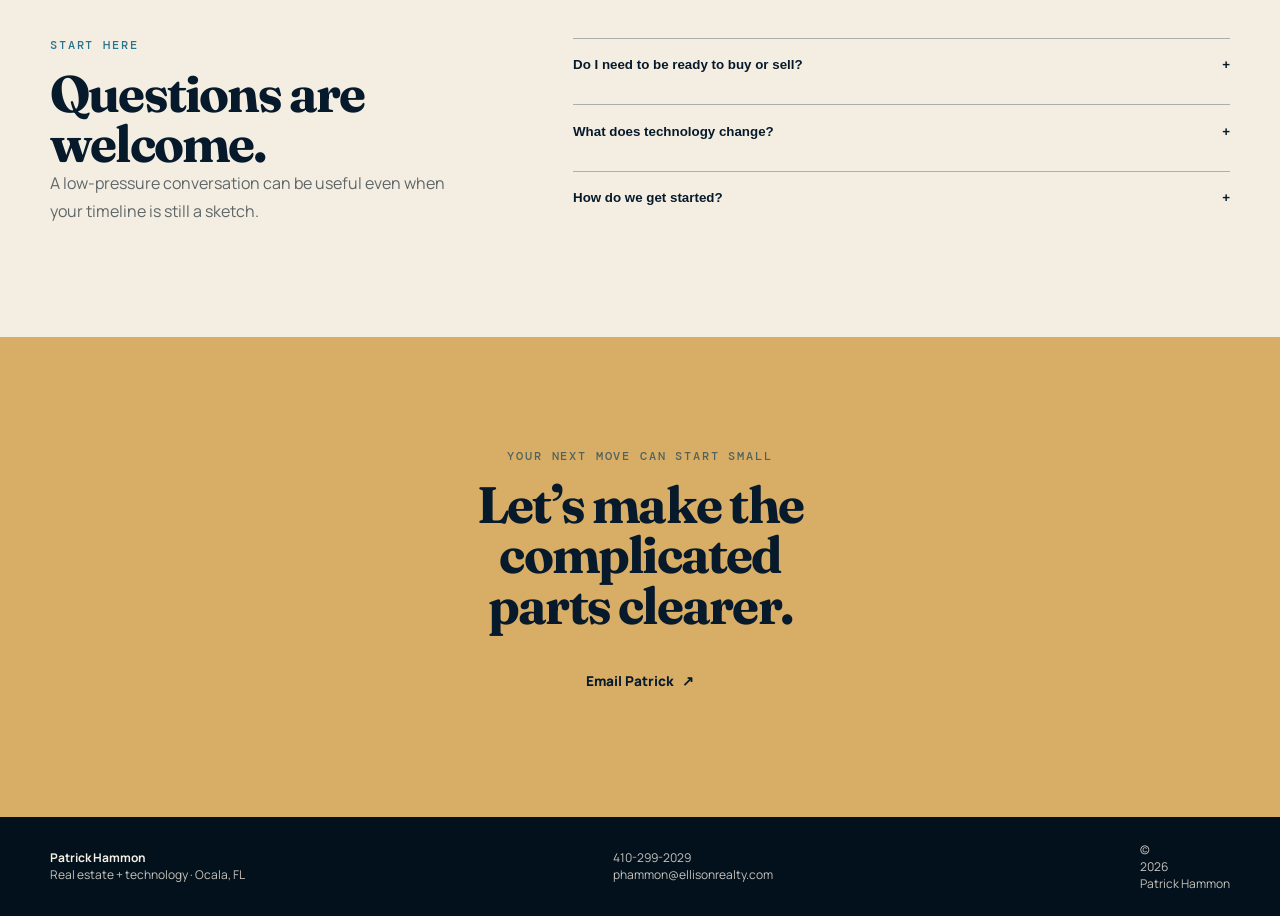
==== commit aabe4e37: "Tighten hero portrait layout" ====
--- a/index.html
+++ b/index.html
@@ -10,14 +10,12 @@
   <link href="https://fonts.googleapis.com/css2?family=DM+Mono:wght@400;500&family=Fraunces:opsz,wght@9..144,600;9..144,700&family=Manrope:wght@400;500;600;700;800&display=swap" rel="stylesheet">
   <link rel="stylesheet" href="assets/styles.css">
   <style>
-    .profile-photo,.about-photo{margin:0}
-    .profile-photo{margin-bottom:1.35rem;border:1px solid rgba(157,212,232,.27);background:#071a2b}
-    .profile-photo img{display:block;width:100%;height:clamp(260px,32vw,390px);object-fit:cover;object-position:center 22%;filter:saturate(.9)}
-    .profile-photo figcaption,.about-photo figcaption{padding:.7rem .85rem;color:var(--muted);font:400 .62rem "DM Mono",monospace;letter-spacing:.1em;text-transform:uppercase}
-    .about-photo{width:min(100%,340px);border:1px solid rgba(7,26,43,.25);background:var(--paper);transform:rotate(-3deg)}
-    .about-photo img{display:block;width:100%;aspect-ratio:3 / 4;object-fit:cover;object-position:center 18%;filter:saturate(.9)}
-    @media(max-width:900px){.about-photo{width:min(55vw,280px)}}
-    @media(max-width:680px){.profile-photo img{height:330px}.about-photo{width:min(100%,280px)}}
+    .hero{padding:4.5rem 0 4rem}
+    .profile-photo{width:min(100%,340px);margin:0 0 1.35rem;border:1px solid rgba(157,212,232,.27);background:#071a2b}
+    .profile-photo img{display:block;width:100%;height:390px;object-fit:cover;object-position:center 18%;filter:saturate(.9)}
+    .profile-photo figcaption{padding:.7rem .85rem;color:var(--muted);font:400 .62rem "DM Mono",monospace;letter-spacing:.1em;text-transform:uppercase}
+    @media(max-width:900px){.hero-grid{gap:1.5rem}.profile-photo{margin-right:auto;margin-left:auto}}
+    @media(max-width:680px){.profile-photo img{height:360px}}
   </style>
 </head>
 <body>
@@ -62,7 +60,7 @@
         <a class="work-item" href="mailto:phammon@ellisonrealty.com?subject=I'm%20planning%20ahead"><span>03</span><strong>Planning ahead</strong><small>Get oriented before a decision becomes urgent.</small><b aria-hidden="true">↗</b></a>
       </div></div></section>
 
-      <section class="section" id="about"><div class="wrap about-grid"><figure class="about-photo"><img src="assets/patrick-avatar.png" alt="Patrick Hammon smiling in a light blue shirt and tie"><figcaption>People first. Systems that help.</figcaption></figure><div><p class="eyebrow">A little more about me</p><h2>Curious about how things work. Even more curious about what you need.</h2><p class="lede">I work at the intersection of people, property, and technology. As a software engineer, I’m comfortable with complexity. As your real estate professional, I know the point is to make your experience feel simpler.</p><div class="tag-row"><span>Ocala, FL</span><span>Coldwell Banker</span><span>Software engineer</span></div></div></div></section>
+      <section class="section" id="about"><div class="wrap about-grid"><div class="about-stamp" aria-label="Patrick Hammon initials">PH<span>OCALA / NEXT MOVE</span></div><div><p class="eyebrow">A little more about me</p><h2>Curious about how things work. Even more curious about what you need.</h2><p class="lede">I work at the intersection of people, property, and technology. As a software engineer, I’m comfortable with complexity. As your real estate professional, I know the point is to make your experience feel simpler.</p><div class="tag-row"><span>Ocala, FL</span><span>Coldwell Banker</span><span>Software engineer</span></div></div></div></section>
 
       <section class="section faq-section"><div class="wrap faq-grid"><div><p class="eyebrow">Start here</p><h2>Questions are welcome.</h2><p class="section-intro">A low-pressure conversation can be useful even when your timeline is still a sketch.</p></div><div class="faq-list">
         <article class="faq-item"><button class="faq-button" type="button" data-faq-button><span>Do I need to be ready to buy or sell?</span><span>+</span></button><div class="faq-answer"><p>No. A first conversation can simply help you understand the landscape and decide what makes sense next.</p></div></article>
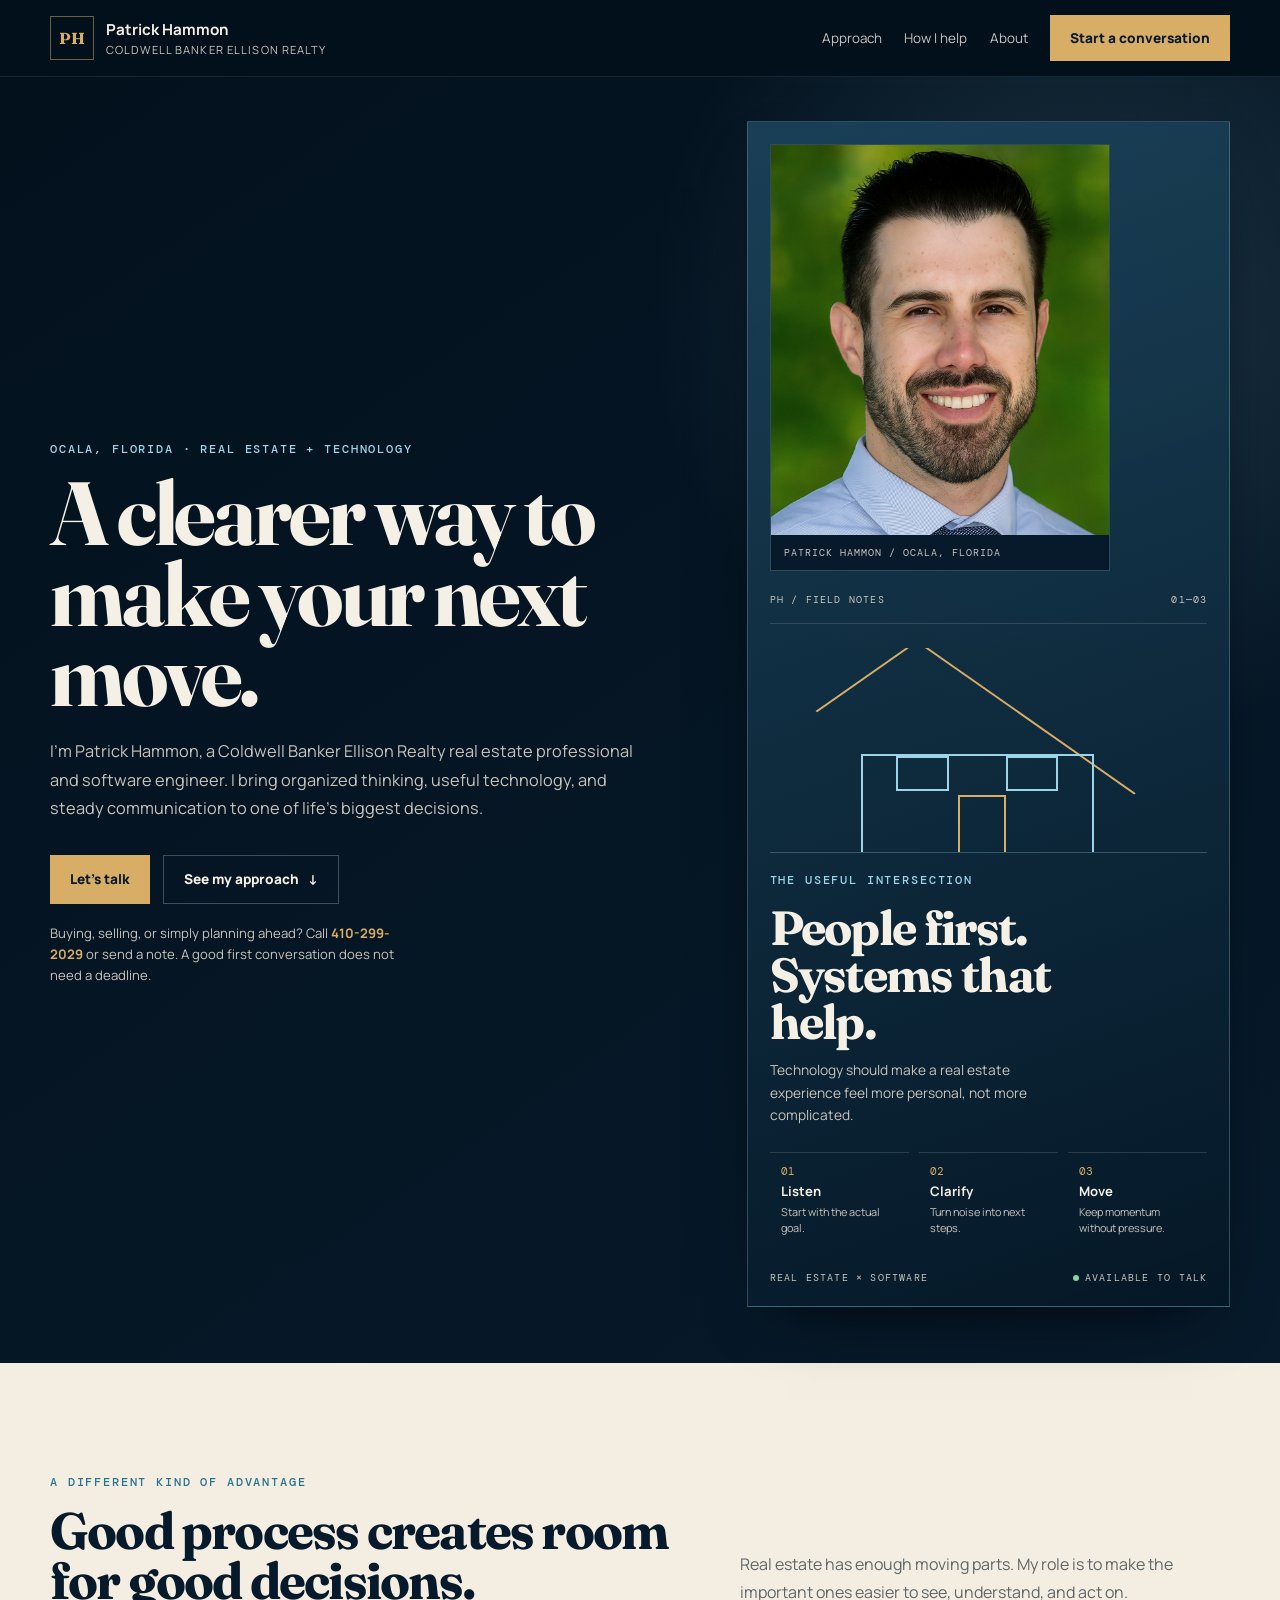
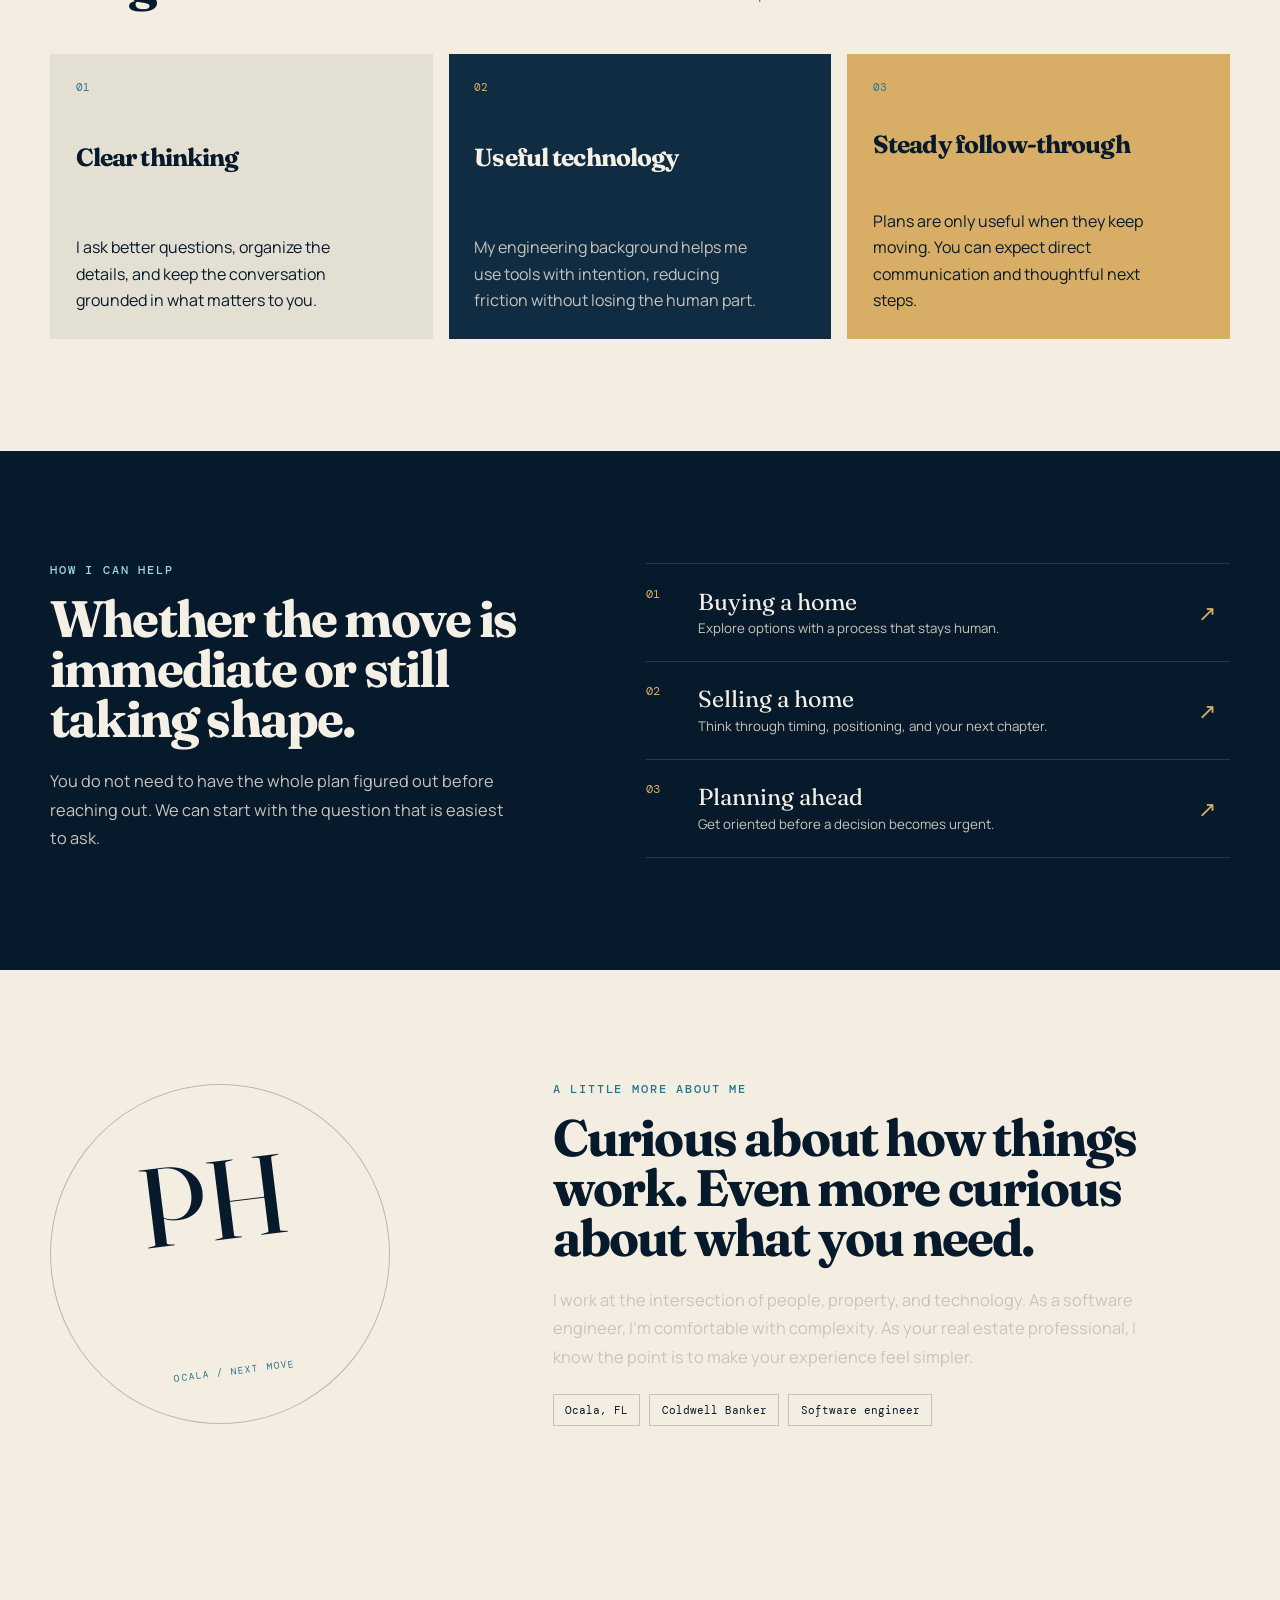
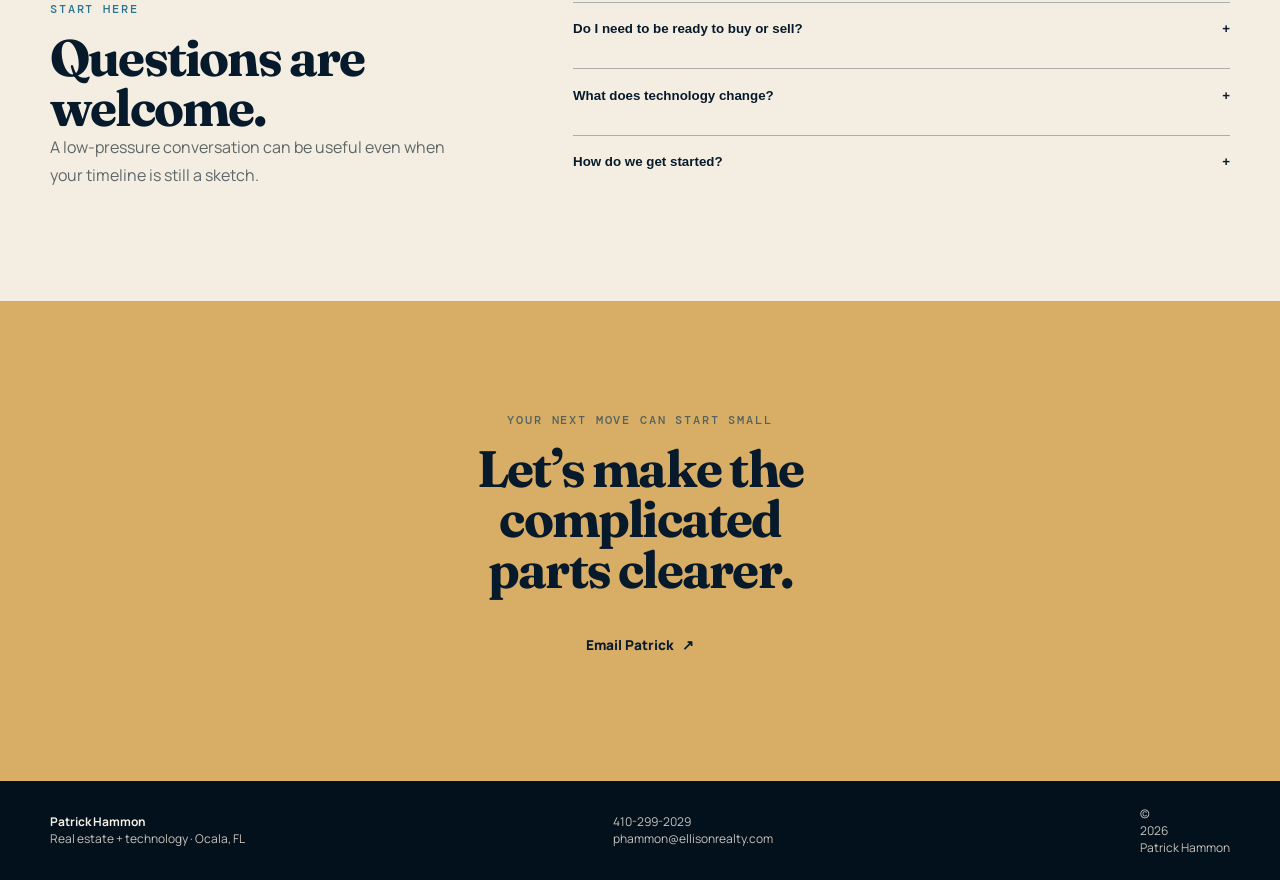
==== commit 89393be3: "Refine hero spacing and portrait crop" ====
--- a/index.html
+++ b/index.html
@@ -10,12 +10,12 @@
   <link href="https://fonts.googleapis.com/css2?family=DM+Mono:wght@400;500&family=Fraunces:opsz,wght@9..144,600;9..144,700&family=Manrope:wght@400;500;600;700;800&display=swap" rel="stylesheet">
   <link rel="stylesheet" href="assets/styles.css">
   <style>
-    .hero{padding:4.5rem 0 4rem}
+    .hero{padding:2.75rem 0 3.5rem}
     .profile-photo{width:min(100%,340px);margin:0 0 1.35rem;border:1px solid rgba(157,212,232,.27);background:#071a2b}
-    .profile-photo img{display:block;width:100%;height:390px;object-fit:cover;object-position:center 18%;filter:saturate(.9)}
+    .profile-photo img{display:block;width:100%;height:390px;object-fit:cover;object-position:center top;filter:saturate(.9)}
     .profile-photo figcaption{padding:.7rem .85rem;color:var(--muted);font:400 .62rem "DM Mono",monospace;letter-spacing:.1em;text-transform:uppercase}
     @media(max-width:900px){.hero-grid{gap:1.5rem}.profile-photo{margin-right:auto;margin-left:auto}}
-    @media(max-width:680px){.profile-photo img{height:360px}}
+    @media(max-width:680px){.hero{padding-top:3.25rem}.profile-photo img{height:360px}}
   </style>
 </head>
 <body>
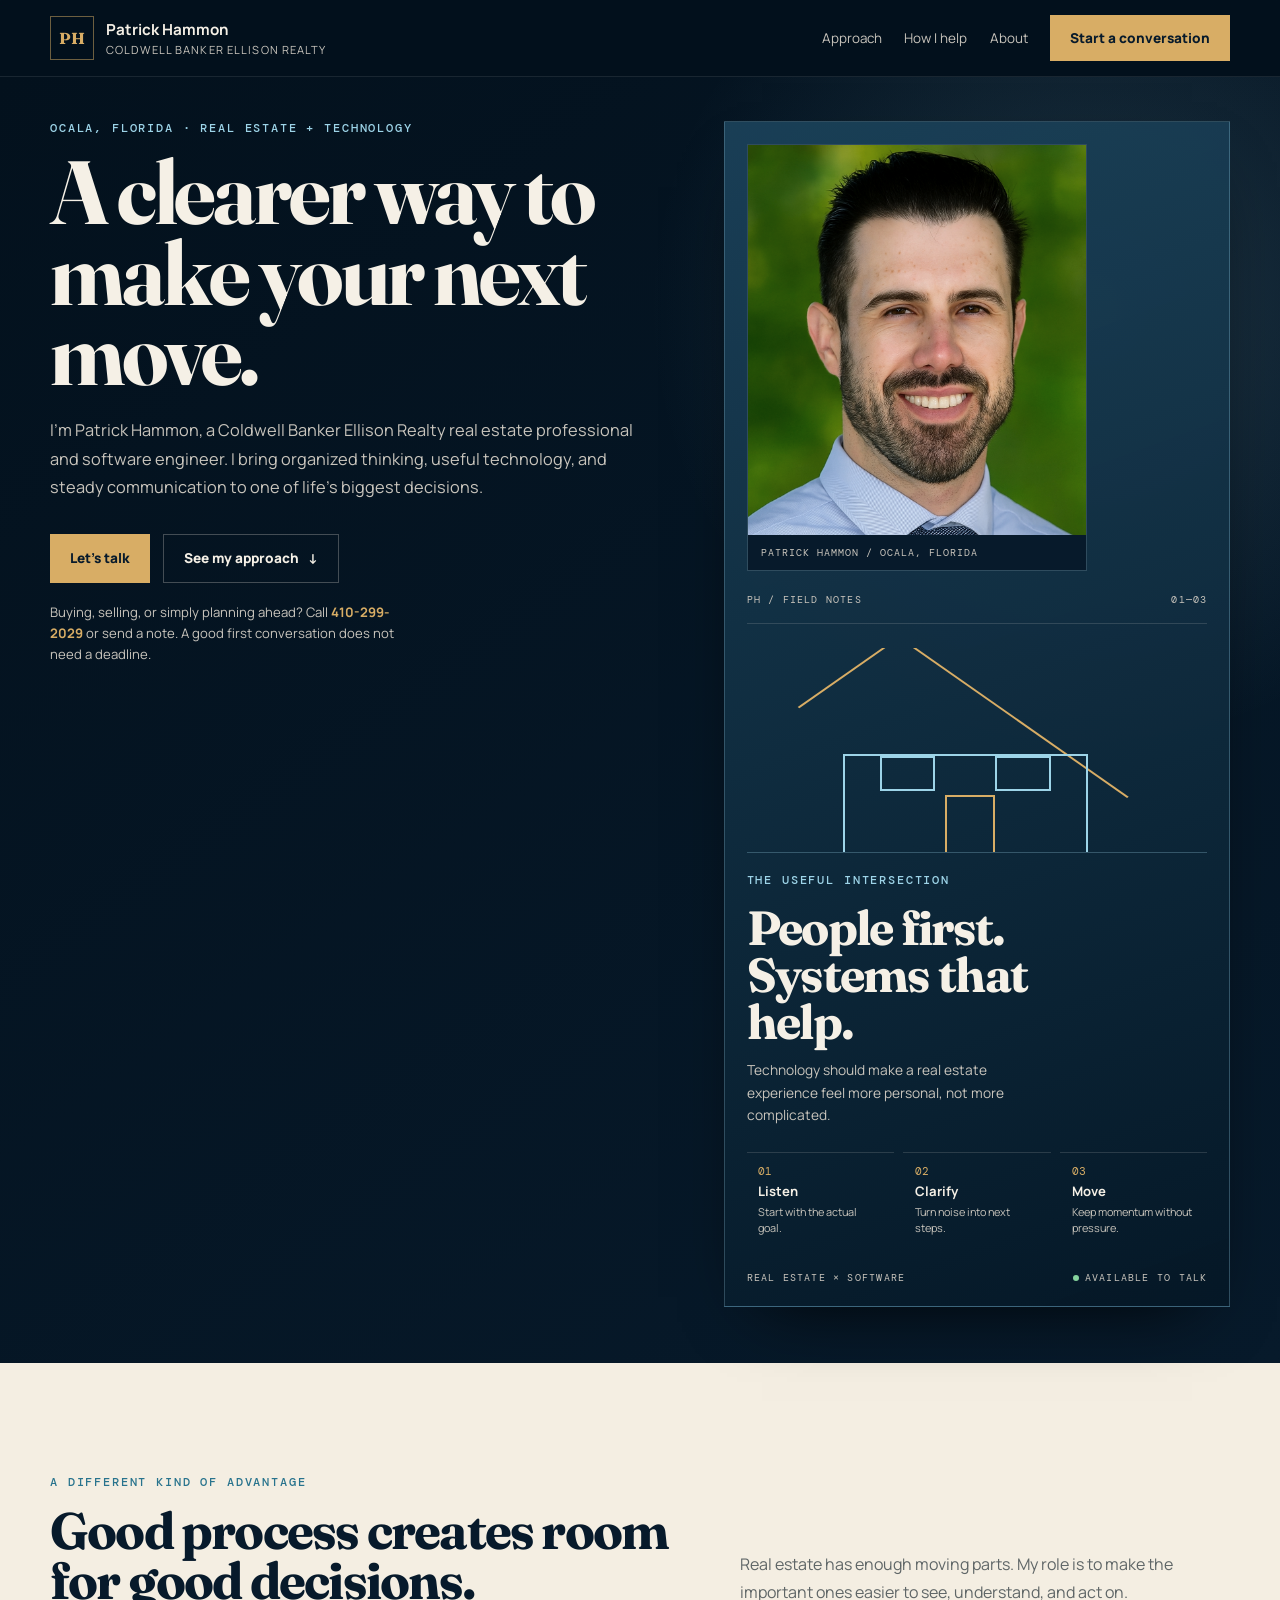
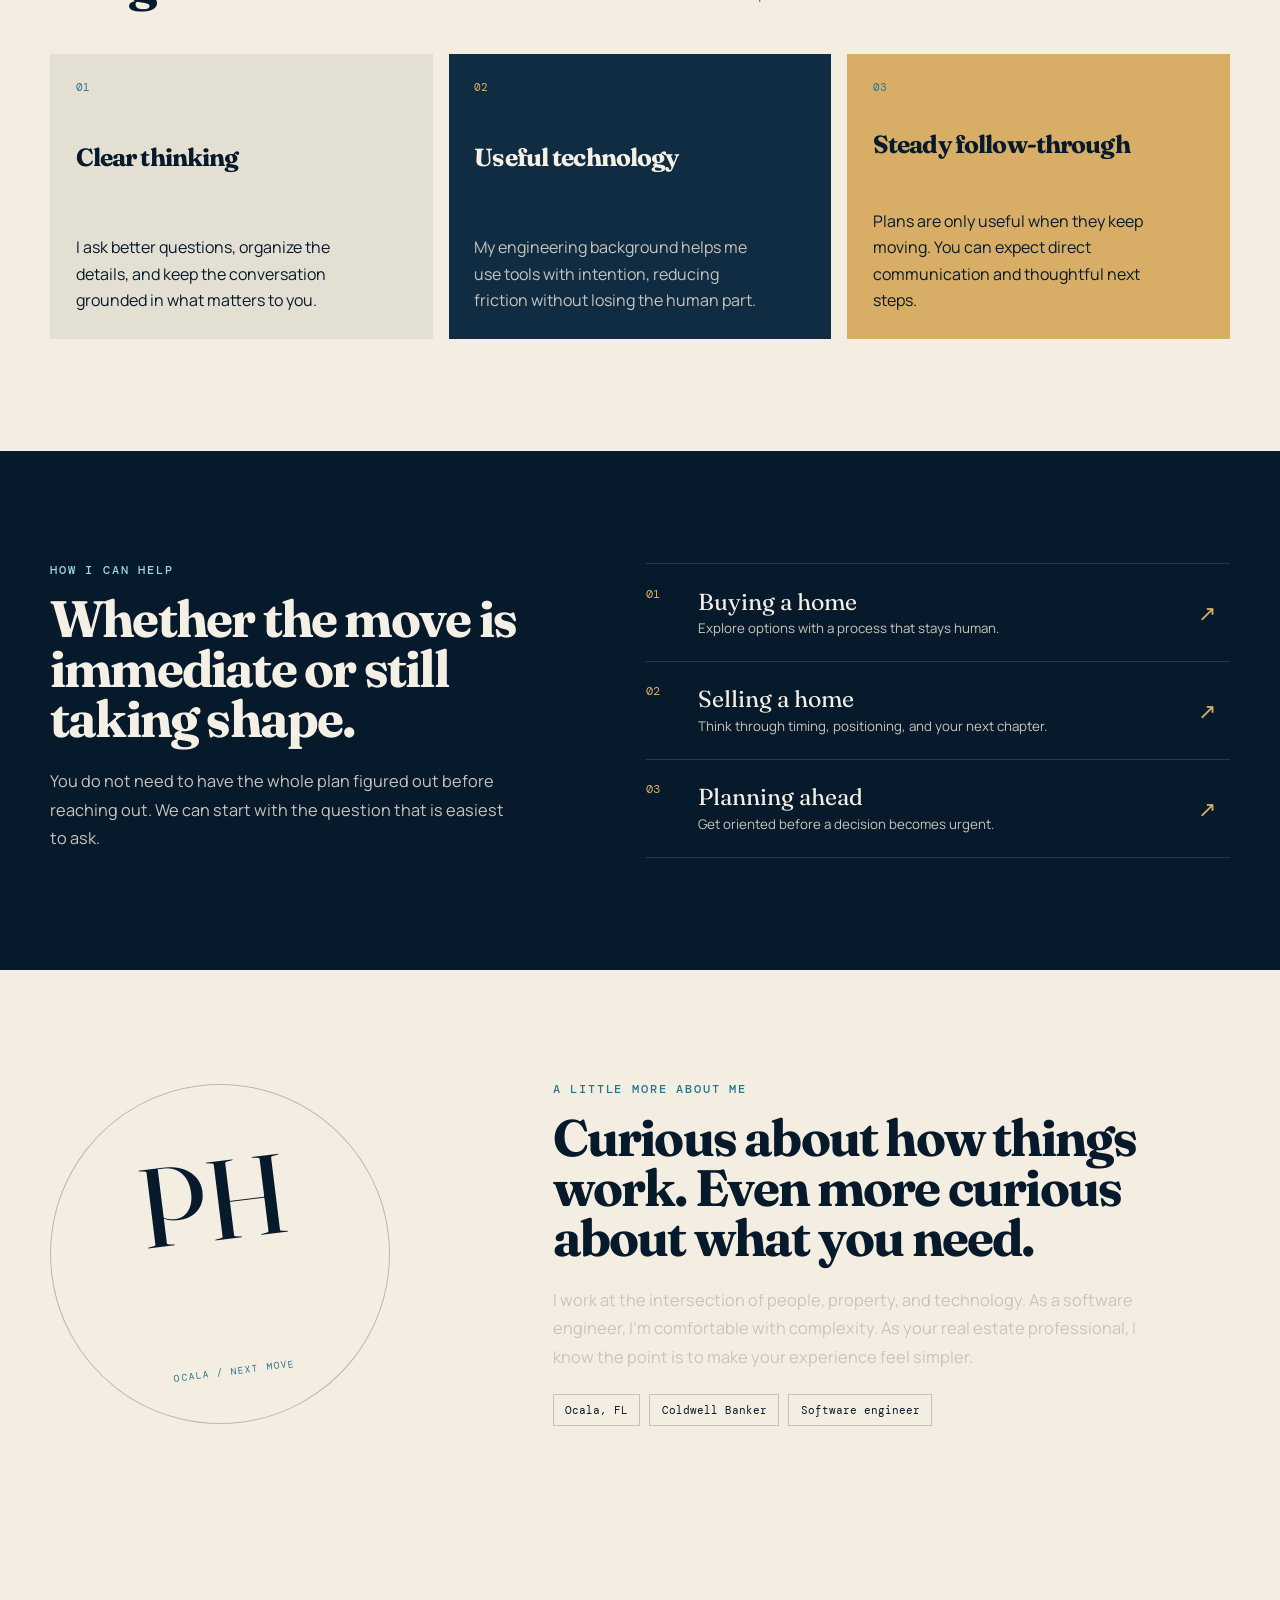
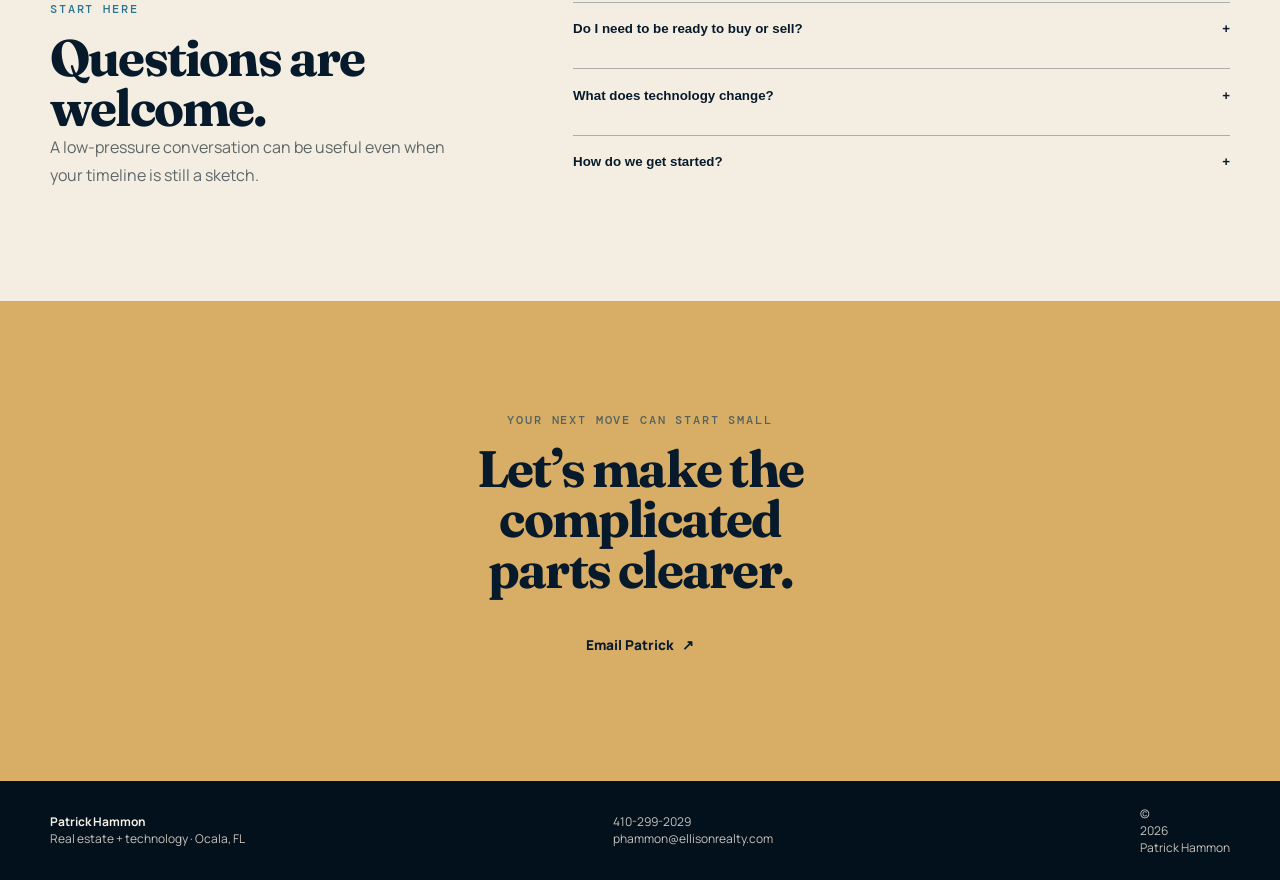
==== commit 14904890: "Align hero copy beside portrait" ====
--- a/index.html
+++ b/index.html
@@ -11,10 +11,12 @@
   <link rel="stylesheet" href="assets/styles.css">
   <style>
     .hero{padding:2.75rem 0 3.5rem}
+    .hero-grid{align-items:start}
     .profile-photo{width:min(100%,340px);margin:0 0 1.35rem;border:1px solid rgba(157,212,232,.27);background:#071a2b}
     .profile-photo img{display:block;width:100%;height:390px;object-fit:cover;object-position:center top;filter:saturate(.9)}
     .profile-photo figcaption{padding:.7rem .85rem;color:var(--muted);font:400 .62rem "DM Mono",monospace;letter-spacing:.1em;text-transform:uppercase}
     @media(max-width:900px){.hero-grid{gap:1.5rem}.profile-photo{margin-right:auto;margin-left:auto}}
+    @media(min-width:761px){.hero-grid{grid-template-columns:minmax(0,.96fr) minmax(300px,.78fr);gap:clamp(1.5rem,4vw,4rem)}}
     @media(max-width:680px){.hero{padding-top:3.25rem}.profile-photo img{height:360px}}
   </style>
 </head>
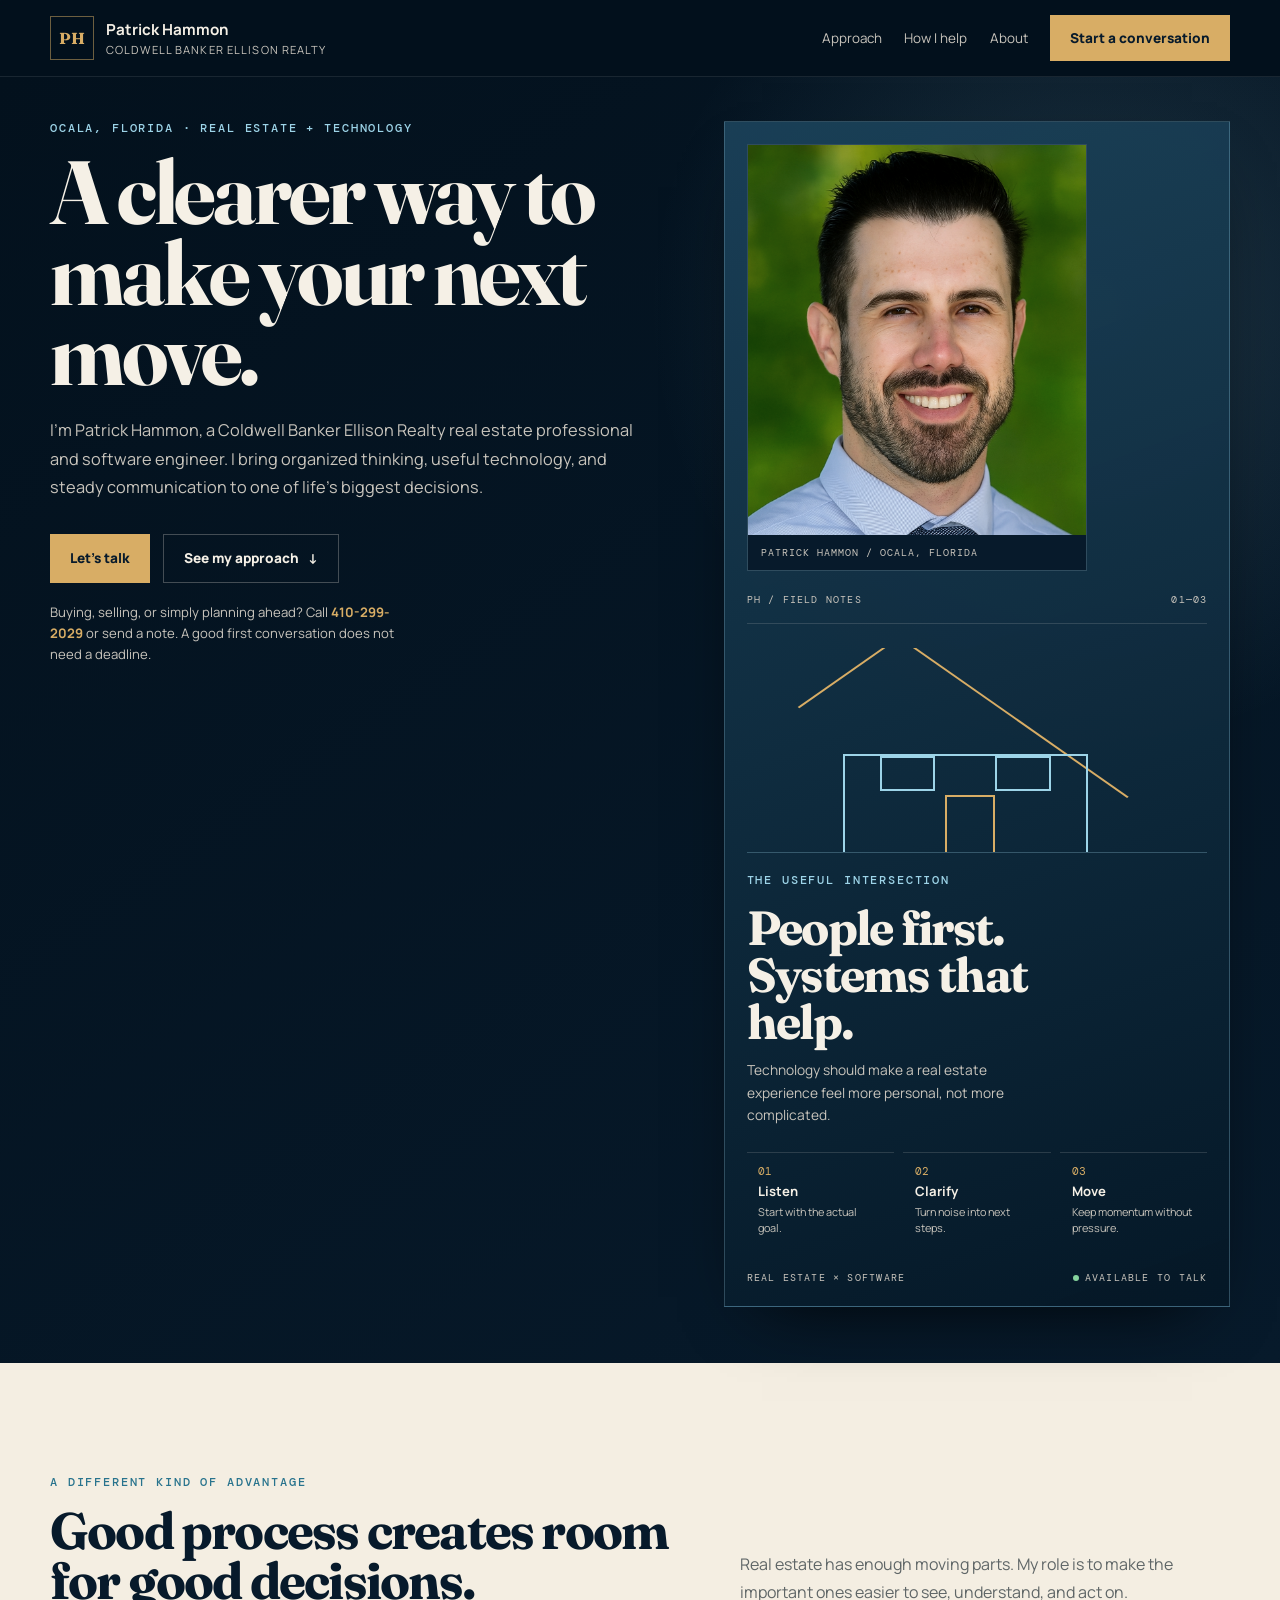
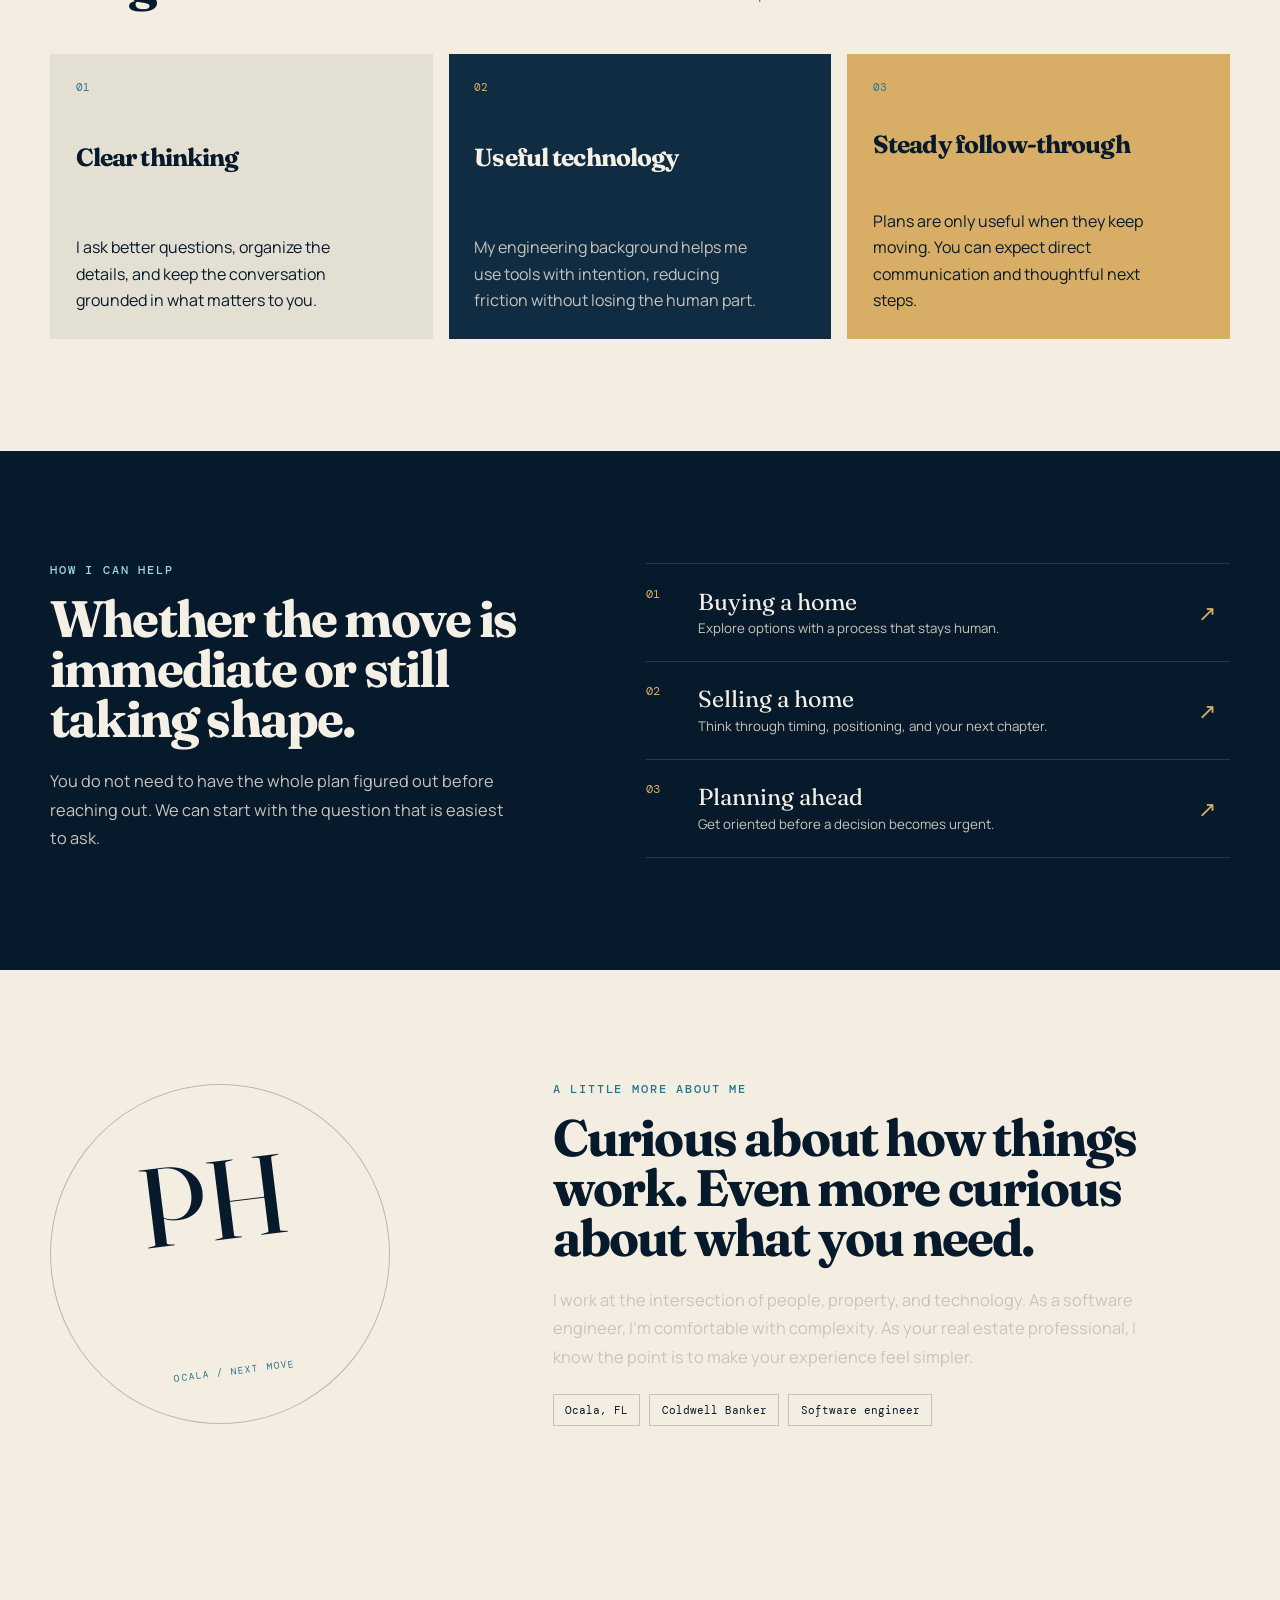
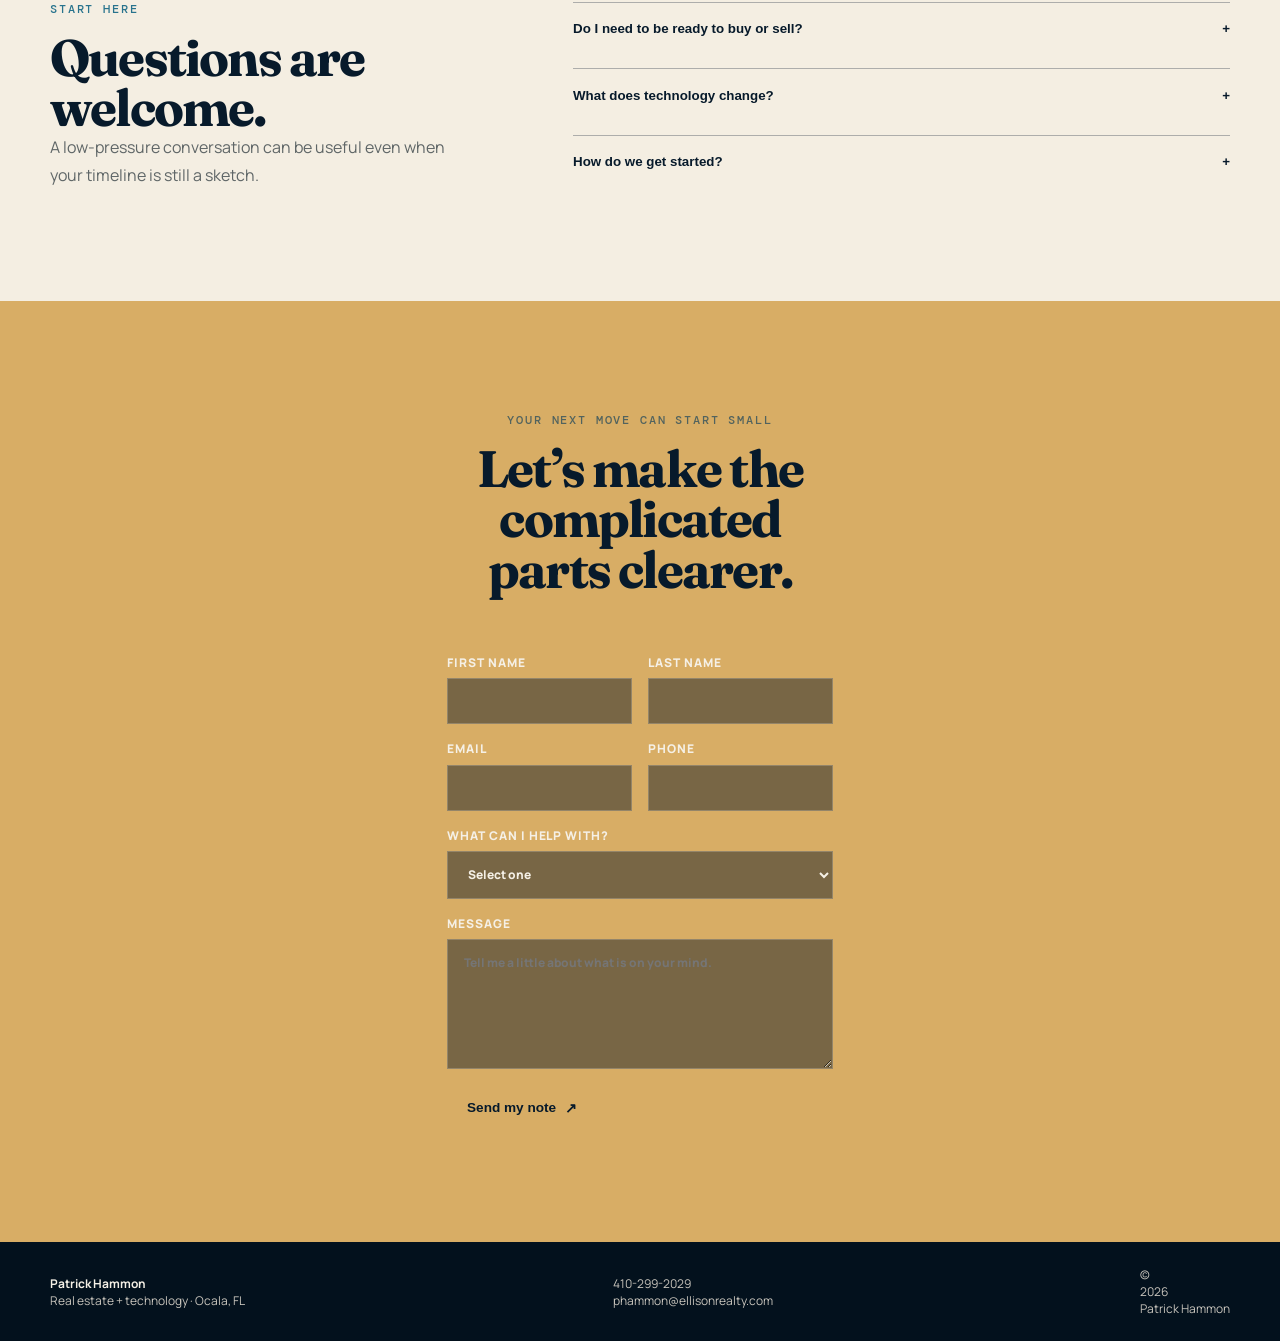
==== commit dd055da2: "Add CRM contact form to personal site" ====
--- a/index.html
+++ b/index.html
@@ -17,17 +17,27 @@
     .profile-photo figcaption{padding:.7rem .85rem;color:var(--muted);font:400 .62rem "DM Mono",monospace;letter-spacing:.1em;text-transform:uppercase}
     @media(max-width:900px){.hero-grid{gap:1.5rem}.profile-photo{margin-right:auto;margin-left:auto}}
     @media(min-width:761px){.hero-grid{grid-template-columns:minmax(0,.96fr) minmax(300px,.78fr);gap:clamp(1.5rem,4vw,4rem)}}
-    @media(max-width:680px){.hero{padding-top:3.25rem}.profile-photo img{height:360px}}
+    .contact-form{display:grid;gap:1rem;max-width:760px;margin:2rem auto 0;text-align:left}
+    .contact-form .field-row{display:grid;grid-template-columns:1fr 1fr;gap:1rem}
+    .contact-form label{display:grid;gap:.45rem;color:var(--cream);font-size:.75rem;font-weight:800;letter-spacing:.08em;text-transform:uppercase}
+    .contact-form input,.contact-form select,.contact-form textarea{width:100%;border:1px solid rgba(245,240,230,.22);border-radius:0;background:rgba(3,17,29,.45);color:var(--cream);font:inherit;padding:.85rem 1rem;outline:none}
+    .contact-form textarea{min-height:130px;resize:vertical}
+    .contact-form input:focus,.contact-form select:focus,.contact-form textarea:focus{border-color:var(--gold);box-shadow:0 0 0 3px rgba(216,173,101,.14)}
+    .contact-form button:disabled{cursor:wait;opacity:.65}
+    .form-status{display:none;margin:0;color:var(--muted);font-size:.85rem}
+    .form-status.is-visible{display:block}.form-status.is-success{color:var(--blue)}.form-status.is-error{color:#f2a6a6}
+    .form-website-trap{position:absolute!important;left:-10000px!important;width:1px!important;height:1px!important;opacity:0!important}
+    @media(max-width:680px){.hero{padding-top:3.25rem}.profile-photo img{height:360px}.contact-form .field-row{grid-template-columns:1fr}}
   </style>
 </head>
-<body>
+<body data-api-base-url="https://www.wizzycrm.com/api" data-lead-subdomain="patrick-hammon">
   <div class="site-shell">
     <header class="site-header"><div class="wrap nav-row">
       <a class="brand" href="index.html"><span class="brand-mark">PH</span><span><strong>Patrick Hammon</strong><small>Coldwell Banker Ellison Realty</small></span></a>
       <button class="nav-toggle" type="button" aria-expanded="false" aria-controls="site-nav" data-nav-toggle>Menu</button>
       <nav id="site-nav" class="site-nav" aria-label="Primary">
         <a href="#approach">Approach</a><a href="#work">How I help</a><a href="#about">About</a>
-        <a class="button button-primary" href="mailto:phammon@ellisonrealty.com?subject=Let's%20talk%20about%20real%20estate">Start a conversation</a>
+        <a class="button button-primary" href="#contact">Start a conversation</a>
       </nav>
     </div></header>
 
@@ -37,7 +47,7 @@
           <p class="eyebrow">Ocala, Florida · Real estate + technology</p>
           <h1>A clearer way to make your next move.</h1>
           <p class="lede">I’m Patrick Hammon, a Coldwell Banker Ellison Realty real estate professional and software engineer. I bring organized thinking, useful technology, and steady communication to one of life’s biggest decisions.</p>
-          <div class="hero-actions"><a class="button button-primary" href="mailto:phammon@ellisonrealty.com?subject=Let's%20talk%20about%20my%20next%20move">Let’s talk</a><a class="button button-secondary" href="#approach">See my approach <span aria-hidden="true">↓</span></a></div>
+          <div class="hero-actions"><a class="button button-primary" href="#contact">Let’s talk</a><a class="button button-secondary" href="#approach">See my approach <span aria-hidden="true">↓</span></a></div>
           <p class="support-copy">Buying, selling, or simply planning ahead? Call <a href="tel:4102992029">410-299-2029</a> or send a note. A good first conversation does not need a deadline.</p>
         </div>
         <aside class="signal-board" aria-label="Patrick's working philosophy">
@@ -57,9 +67,9 @@
       </div></section>
 
       <section class="section section-contrast" id="work"><div class="wrap work-grid"><div><p class="eyebrow">How I can help</p><h2>Whether the move is immediate or still taking shape.</h2><p class="lede">You do not need to have the whole plan figured out before reaching out. We can start with the question that is easiest to ask.</p></div><div class="work-list">
-        <a class="work-item" href="mailto:phammon@ellisonrealty.com?subject=I'm%20thinking%20about%20buying"><span>01</span><strong>Buying a home</strong><small>Explore options with a process that stays human.</small><b aria-hidden="true">↗</b></a>
-        <a class="work-item" href="mailto:phammon@ellisonrealty.com?subject=I'm%20thinking%20about%20selling"><span>02</span><strong>Selling a home</strong><small>Think through timing, positioning, and your next chapter.</small><b aria-hidden="true">↗</b></a>
-        <a class="work-item" href="mailto:phammon@ellisonrealty.com?subject=I'm%20planning%20ahead"><span>03</span><strong>Planning ahead</strong><small>Get oriented before a decision becomes urgent.</small><b aria-hidden="true">↗</b></a>
+        <a class="work-item" href="#contact"><span>01</span><strong>Buying a home</strong><small>Explore options with a process that stays human.</small><b aria-hidden="true">↗</b></a>
+        <a class="work-item" href="#contact"><span>02</span><strong>Selling a home</strong><small>Think through timing, positioning, and your next chapter.</small><b aria-hidden="true">↗</b></a>
+        <a class="work-item" href="#contact"><span>03</span><strong>Planning ahead</strong><small>Get oriented before a decision becomes urgent.</small><b aria-hidden="true">↗</b></a>
       </div></div></section>
 
       <section class="section" id="about"><div class="wrap about-grid"><div class="about-stamp" aria-label="Patrick Hammon initials">PH<span>OCALA / NEXT MOVE</span></div><div><p class="eyebrow">A little more about me</p><h2>Curious about how things work. Even more curious about what you need.</h2><p class="lede">I work at the intersection of people, property, and technology. As a software engineer, I’m comfortable with complexity. As your real estate professional, I know the point is to make your experience feel simpler.</p><div class="tag-row"><span>Ocala, FL</span><span>Coldwell Banker</span><span>Software engineer</span></div></div></div></section>
@@ -69,7 +79,7 @@
         <article class="faq-item"><button class="faq-button" type="button" data-faq-button><span>What does technology change?</span><span>+</span></button><div class="faq-answer"><p>Used well, it gives you better visibility, cleaner communication, and fewer avoidable surprises. The relationship still comes first.</p></div></article>
         <article class="faq-item"><button class="faq-button" type="button" data-faq-button><span>How do we get started?</span><span>+</span></button><div class="faq-answer"><p>Send a note with whatever you know so far, or call <a href="tel:4102992029">410-299-2029</a>. I’ll respond and we can take it from there.</p></div></article>
       </div></div></section>
-      <section class="closing-cta"><div class="wrap closing-inner"><p class="eyebrow">Your next move can start small</p><h2>Let’s make the complicated parts clearer.</h2><a class="button button-primary" href="mailto:phammon@ellisonrealty.com?subject=Let's%20talk%20about%20my%20next%20move">Email Patrick <span aria-hidden="true">↗</span></a></div></section>
+      <section class="closing-cta" id="contact"><div class="wrap closing-inner"><p class="eyebrow">Your next move can start small</p><h2>Let’s make the complicated parts clearer.</h2><form class="contact-form" data-lead-form data-lead-type="General" data-campaign="Patrick personal site" data-form-name="Patrick contact form" data-success-message="Thanks. Your note is in my CRM, and I’ll follow up soon."><div class="field-row"><label>First name<input name="firstName" autocomplete="given-name" required></label><label>Last name<input name="lastName" autocomplete="family-name" required></label></div><div class="field-row"><label>Email<input name="email" type="email" autocomplete="email"></label><label>Phone<input name="phone" type="tel" autocomplete="tel"></label></div><label>What can I help with?<select name="timeline"><option value="">Select one</option><option>Buying a home</option><option>Selling a home</option><option>Planning ahead</option><option>Something else</option></select></label><label>Message<textarea name="message" placeholder="Tell me a little about what is on your mind."></textarea></label><input class="form-website-trap" name="website" tabindex="-1" autocomplete="off"><div><button class="button button-primary" type="submit">Send my note <span aria-hidden="true">↗</span></button></div><p class="form-status" data-form-status role="status" aria-live="polite"></p></form></div></section>
     </main>
     <footer class="site-footer"><div class="wrap footer-row"><div><strong>Patrick Hammon</strong><span>Real estate + technology · Ocala, FL</span></div><div><a href="tel:4102992029">410-299-2029</a><a href="mailto:phammon@ellisonrealty.com">phammon@ellisonrealty.com</a></div><span>© <span data-year></span> Patrick Hammon</span></div></footer>
   </div>
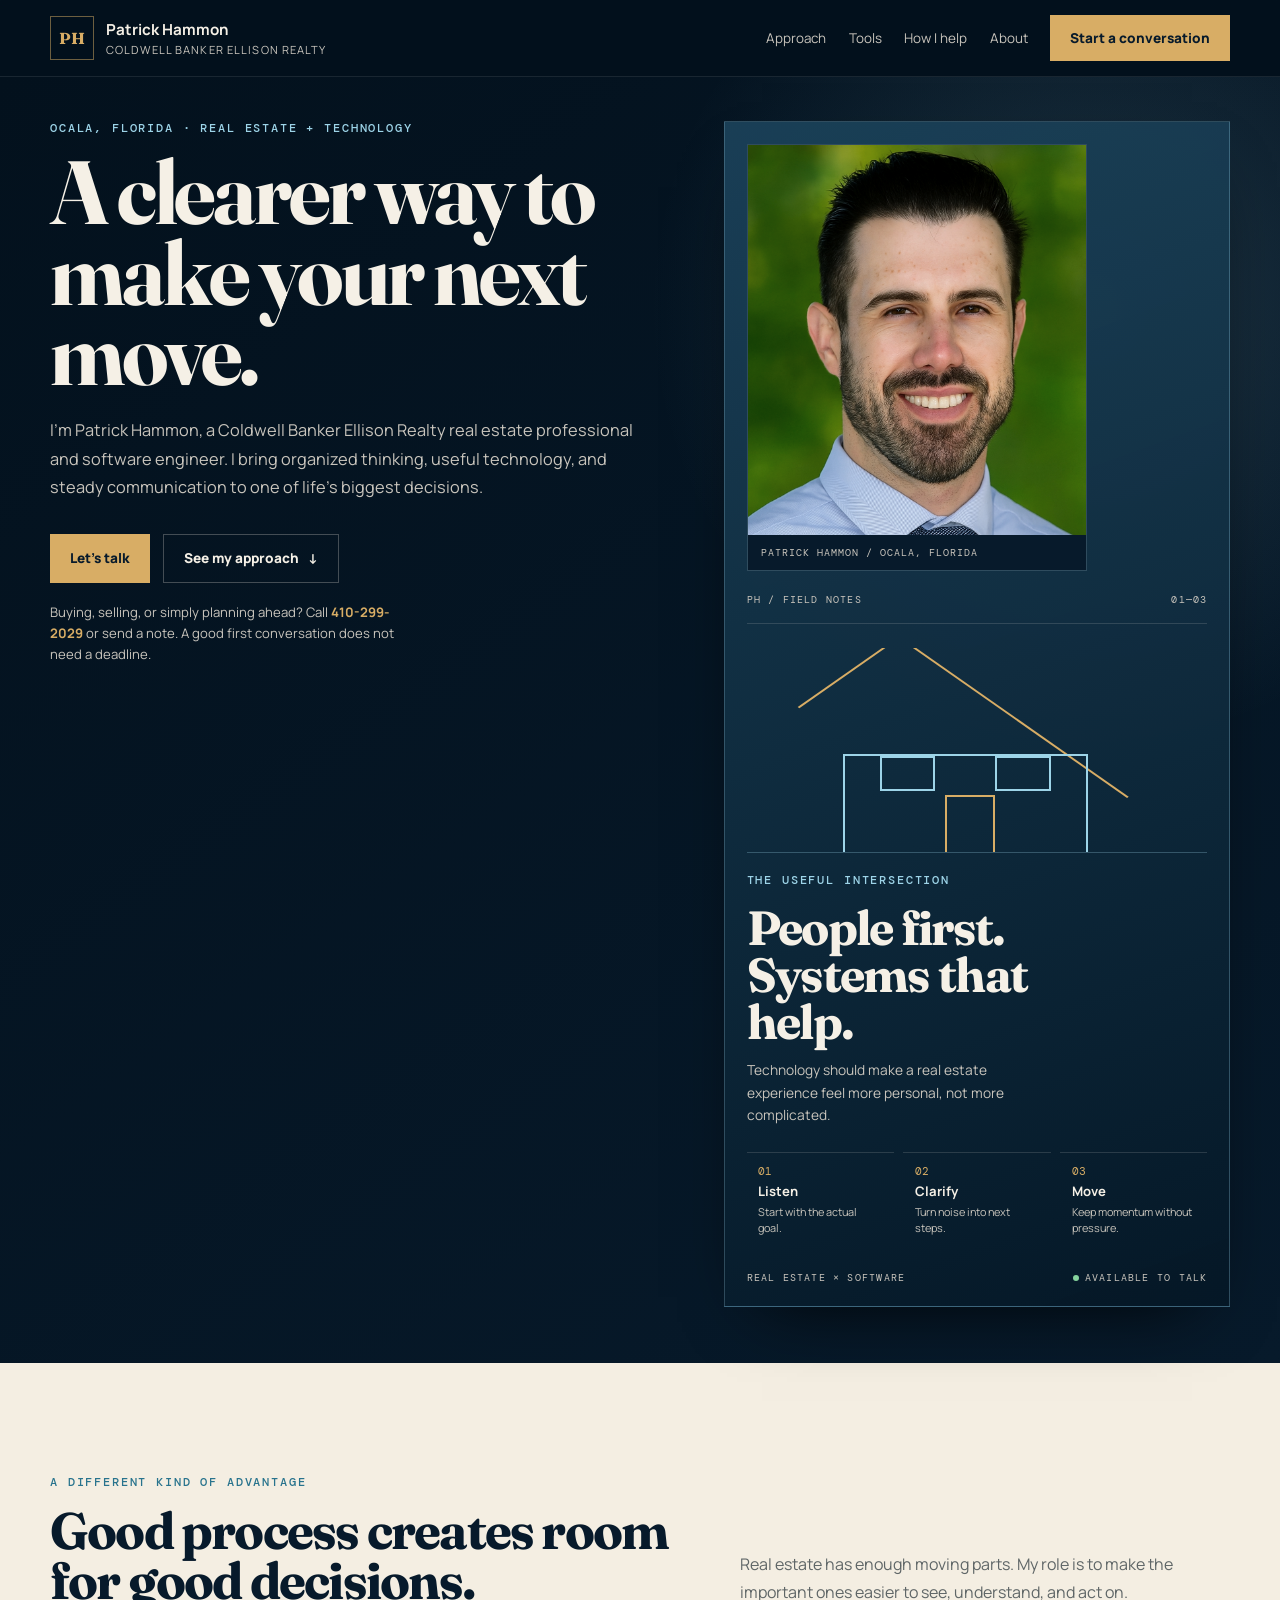
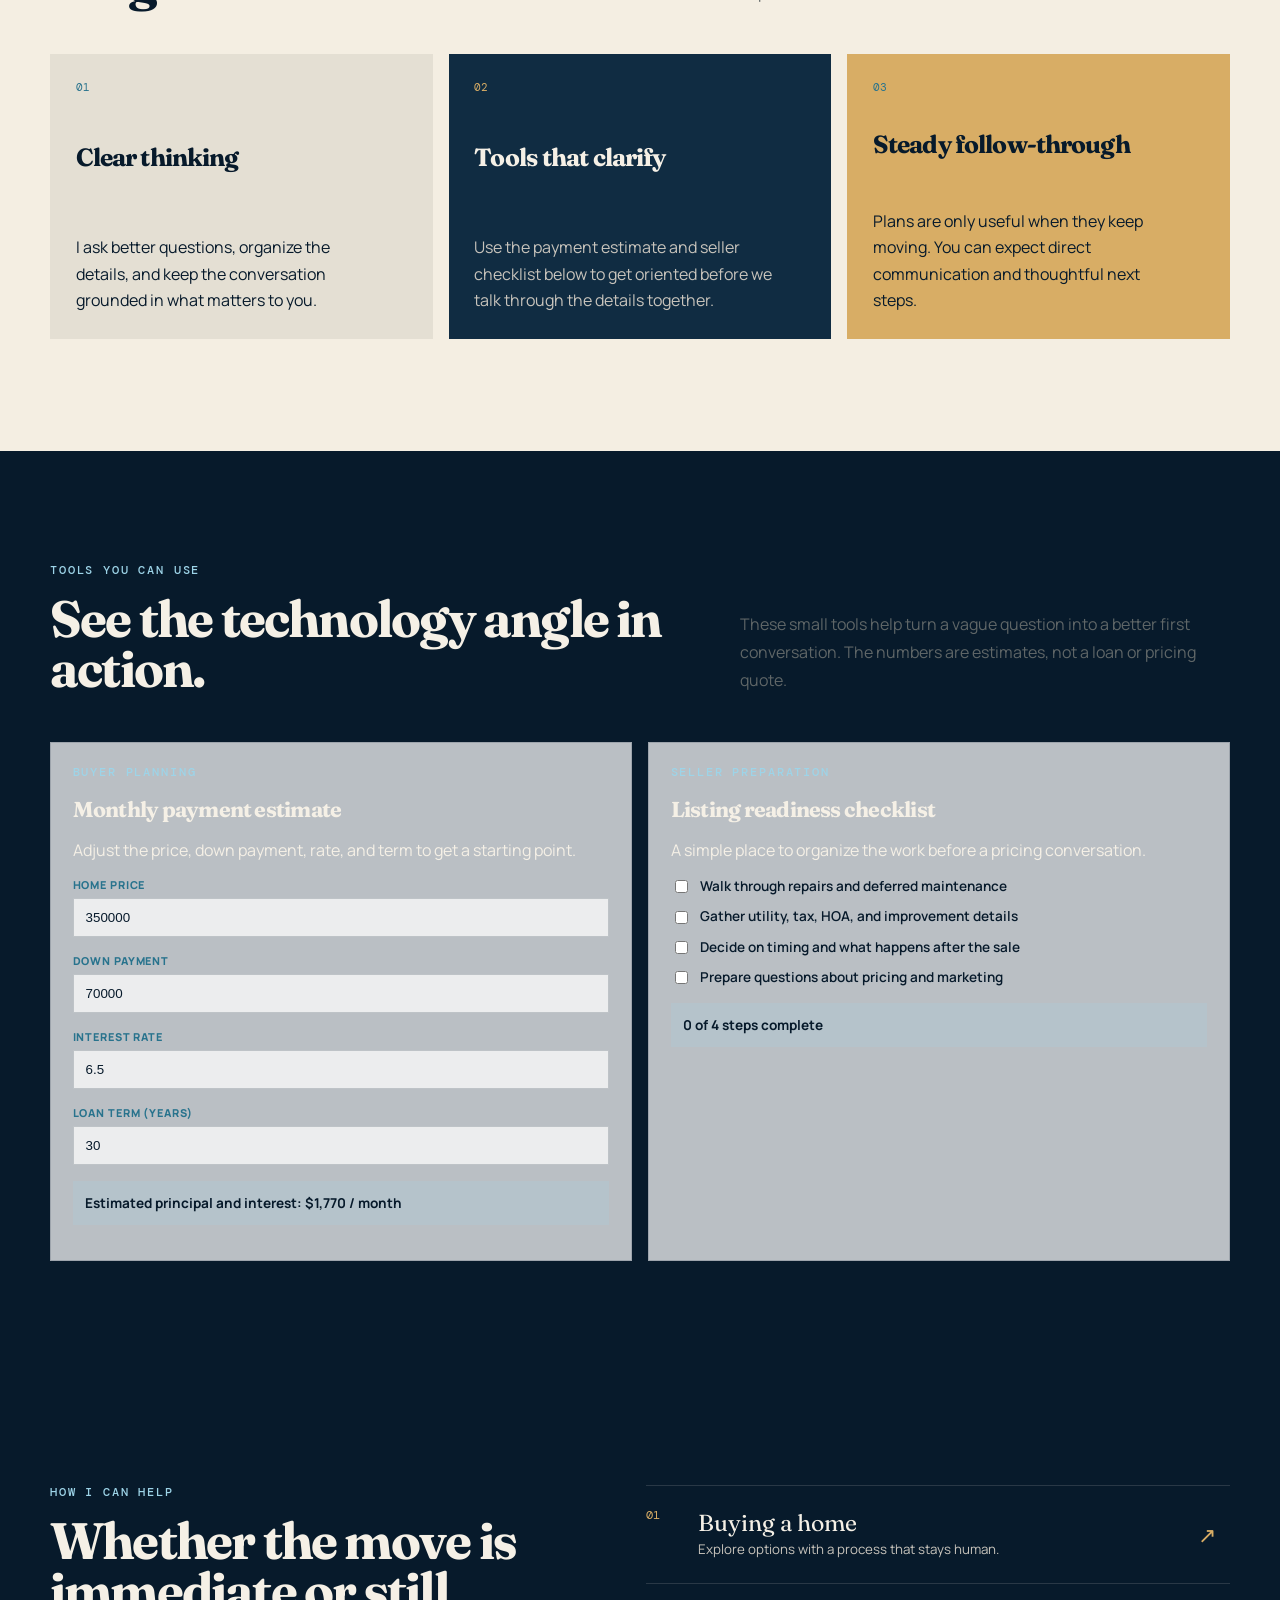
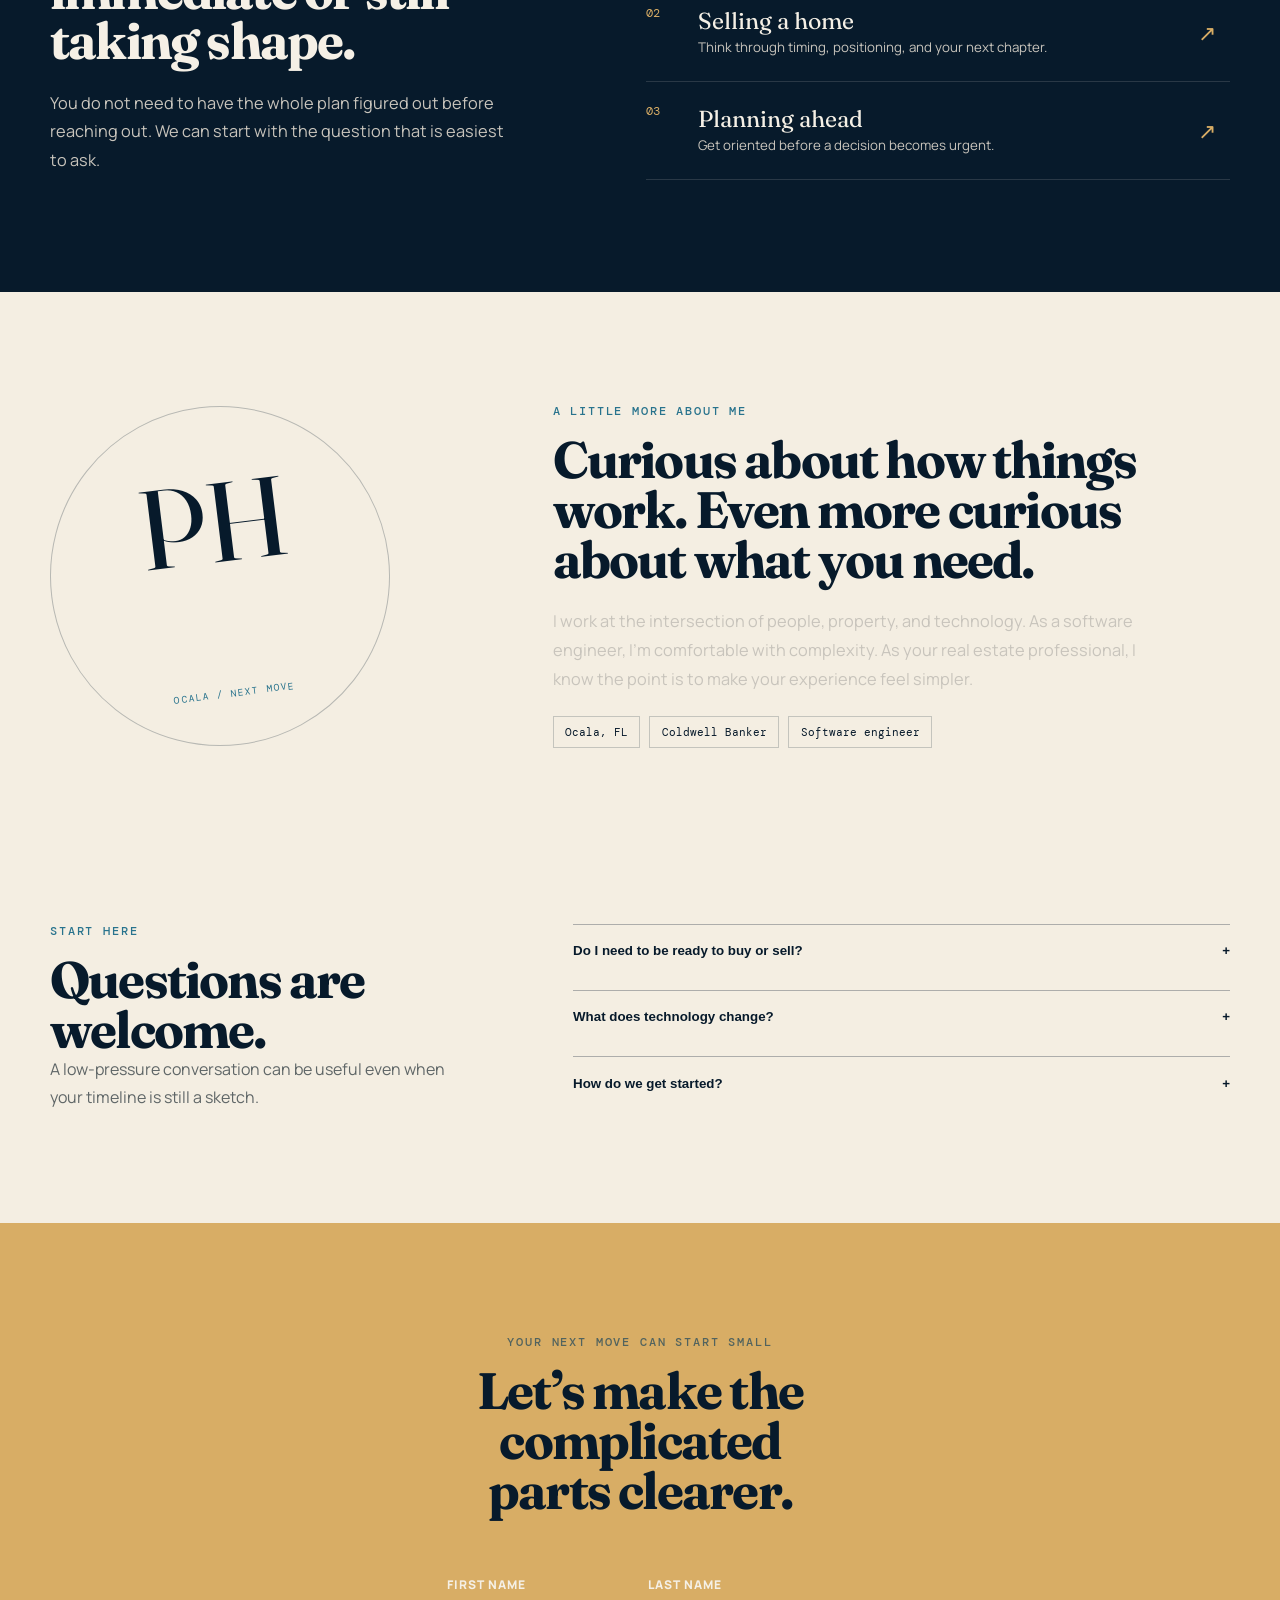
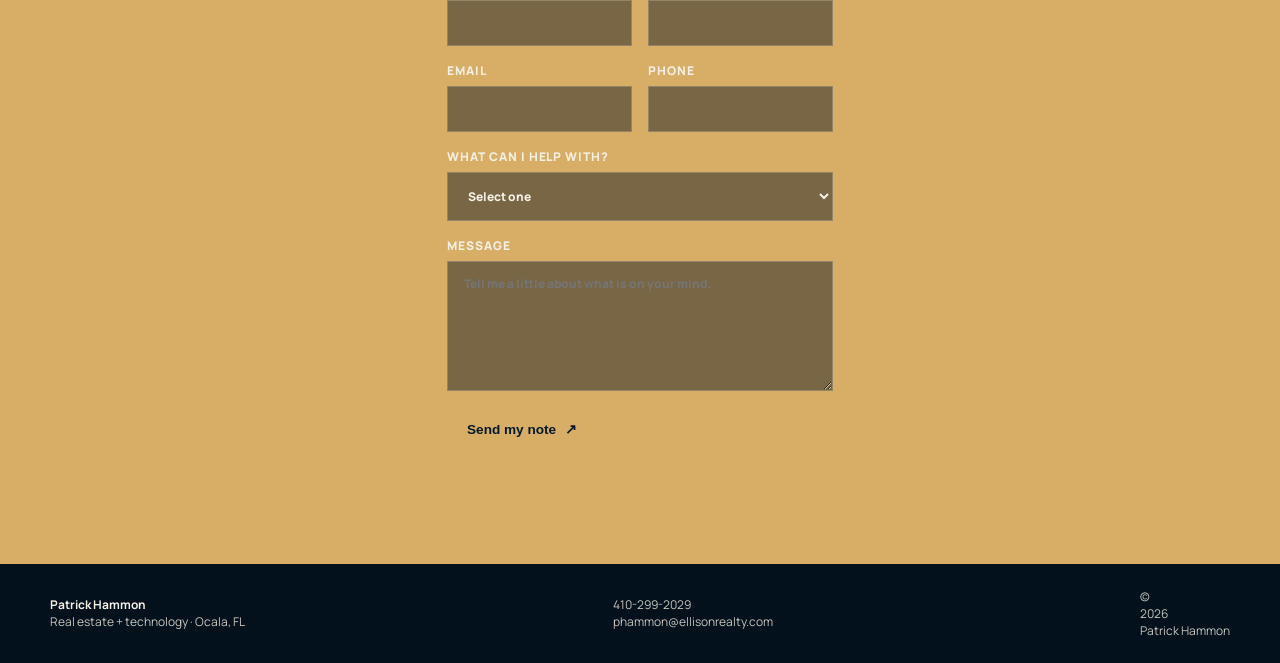
==== commit d6050474: "Add practical buyer and seller tools" ====
--- a/index.html
+++ b/index.html
@@ -27,6 +27,16 @@
     .form-status{display:none;margin:0;color:var(--muted);font-size:.85rem}
     .form-status.is-visible{display:block}.form-status.is-success{color:var(--blue)}.form-status.is-error{color:#f2a6a6}
     .form-website-trap{position:absolute!important;left:-10000px!important;width:1px!important;height:1px!important;opacity:0!important}
+    .tools-grid{display:grid;grid-template-columns:repeat(2,minmax(0,1fr));gap:1rem;margin-top:2rem}
+    .tool-card{padding:1.35rem;border:1px solid rgba(7,26,43,.16);background:rgba(255,255,255,.72)}
+    .tool-card h3{margin:.25rem 0 .65rem;font:700 1.35rem Fraunces,serif}
+    .tool-card label{display:grid;gap:.35rem;margin-top:1rem;color:#28738d;font-size:.68rem;font-weight:800;letter-spacing:.08em;text-transform:uppercase}
+    .tool-card input{width:100%;border:1px solid rgba(7,26,43,.2);background:rgba(255,255,255,.72);color:var(--ink);padding:.7rem .75rem}
+    .tool-result{margin-top:1rem;padding:.8rem;background:rgba(157,212,232,.18);color:var(--ink);font-size:.85rem;font-weight:700}
+    .tool-list{display:grid;gap:.7rem;margin:1rem 0 0;padding:0;list-style:none}
+    .tool-list label{display:flex;grid-template-columns:none;align-items:flex-start;gap:.6rem;margin:0;color:var(--ink);font-size:.85rem;font-weight:600;letter-spacing:0;text-transform:none}
+    .tool-list input{width:auto;margin-top:.2rem}
+    @media(max-width:680px){.hero{padding-top:3.25rem}.profile-photo img{height:360px}.contact-form .field-row{grid-template-columns:1fr}.tools-grid{grid-template-columns:1fr}}
     @media(max-width:680px){.hero{padding-top:3.25rem}.profile-photo img{height:360px}.contact-form .field-row{grid-template-columns:1fr}}
   </style>
 </head>
@@ -36,7 +46,7 @@
       <a class="brand" href="index.html"><span class="brand-mark">PH</span><span><strong>Patrick Hammon</strong><small>Coldwell Banker Ellison Realty</small></span></a>
       <button class="nav-toggle" type="button" aria-expanded="false" aria-controls="site-nav" data-nav-toggle>Menu</button>
       <nav id="site-nav" class="site-nav" aria-label="Primary">
-        <a href="#approach">Approach</a><a href="#work">How I help</a><a href="#about">About</a>
+        <a href="#approach">Approach</a><a href="#tools">Tools</a><a href="#work">How I help</a><a href="#about">About</a>
         <a class="button button-primary" href="#contact">Start a conversation</a>
       </nav>
     </div></header>
@@ -62,9 +72,11 @@
 
       <section class="section" id="approach"><div class="wrap split-heading"><div><p class="eyebrow">A different kind of advantage</p><h2>Good process creates room for good decisions.</h2></div><p class="section-intro">Real estate has enough moving parts. My role is to make the important ones easier to see, understand, and act on.</p></div><div class="wrap card-grid three-up">
         <article class="feature-card feature-card-light"><span>01</span><h3>Clear thinking</h3><p>I ask better questions, organize the details, and keep the conversation grounded in what matters to you.</p></article>
-        <article class="feature-card feature-card-dark"><span>02</span><h3>Useful technology</h3><p>My engineering background helps me use tools with intention, reducing friction without losing the human part.</p></article>
+        <article class="feature-card feature-card-dark"><span>02</span><h3>Tools that clarify</h3><p>Use the payment estimate and seller checklist below to get oriented before we talk through the details together.</p></article>
         <article class="feature-card feature-card-gold"><span>03</span><h3>Steady follow-through</h3><p>Plans are only useful when they keep moving. You can expect direct communication and thoughtful next steps.</p></article>
       </div></section>
+
+      <section class="section section-contrast" id="tools"><div class="wrap"><div class="split-heading"><div><p class="eyebrow">Tools you can use</p><h2>See the technology angle in action.</h2></div><p class="section-intro">These small tools help turn a vague question into a better first conversation. The numbers are estimates, not a loan or pricing quote.</p></div><div class="tools-grid"><article class="tool-card"><p class="card-kicker">Buyer planning</p><h3>Monthly payment estimate</h3><p>Adjust the price, down payment, rate, and term to get a starting point.</p><label>Home price<input id="tool-price" type="number" min="0" step="1000" value="350000"></label><label>Down payment<input id="tool-down" type="number" min="0" step="1000" value="70000"></label><label>Interest rate<input id="tool-rate" type="number" min="0" step="0.1" value="6.5"></label><label>Loan term (years)<input id="tool-term" type="number" min="1" step="1" value="30"></label><p class="tool-result" id="payment-result" aria-live="polite"></p></article><article class="tool-card"><p class="card-kicker">Seller preparation</p><h3>Listing readiness checklist</h3><p>A simple place to organize the work before a pricing conversation.</p><div class="tool-list"><label><input type="checkbox">Walk through repairs and deferred maintenance</label><label><input type="checkbox">Gather utility, tax, HOA, and improvement details</label><label><input type="checkbox">Decide on timing and what happens after the sale</label><label><input type="checkbox">Prepare questions about pricing and marketing</label></div><p class="tool-result" id="checklist-result" aria-live="polite">0 of 4 steps complete</p></article></div></div></section>
 
       <section class="section section-contrast" id="work"><div class="wrap work-grid"><div><p class="eyebrow">How I can help</p><h2>Whether the move is immediate or still taking shape.</h2><p class="lede">You do not need to have the whole plan figured out before reaching out. We can start with the question that is easiest to ask.</p></div><div class="work-list">
         <a class="work-item" href="#contact"><span>01</span><strong>Buying a home</strong><small>Explore options with a process that stays human.</small><b aria-hidden="true">↗</b></a>
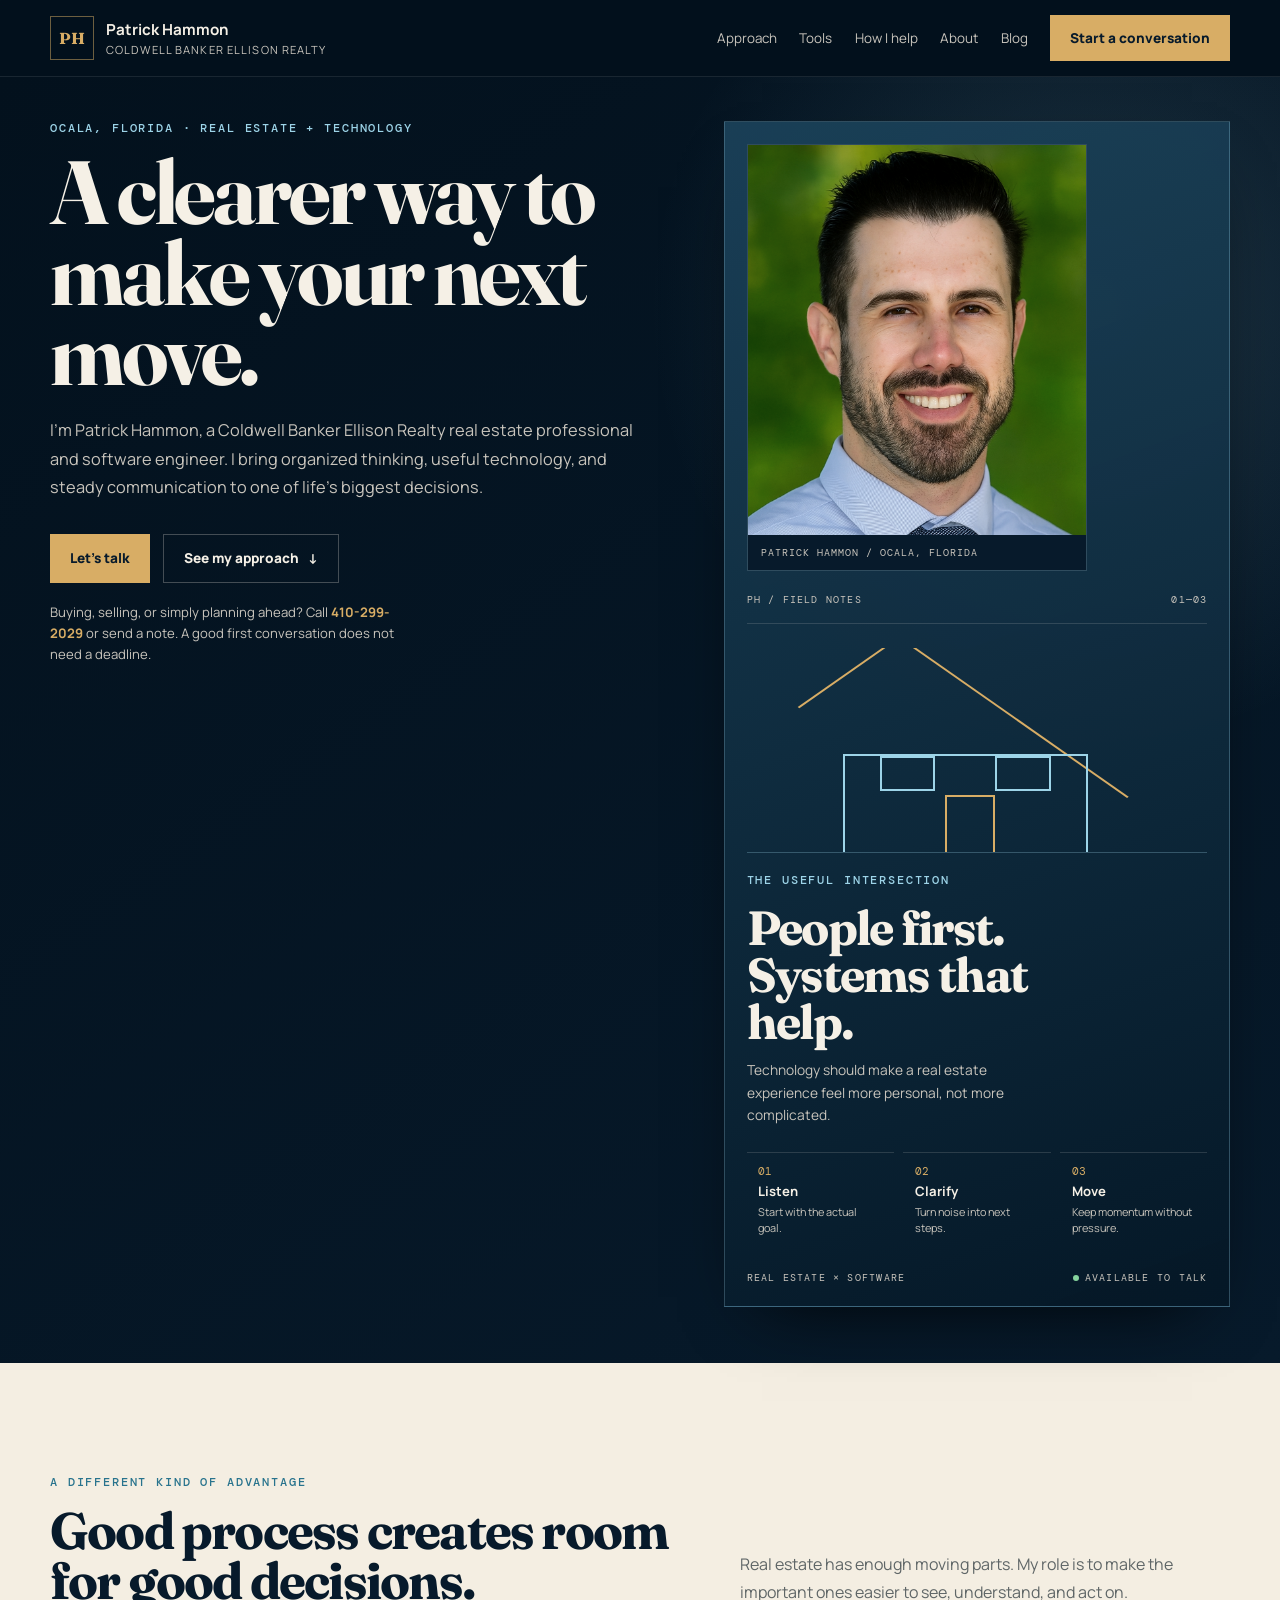
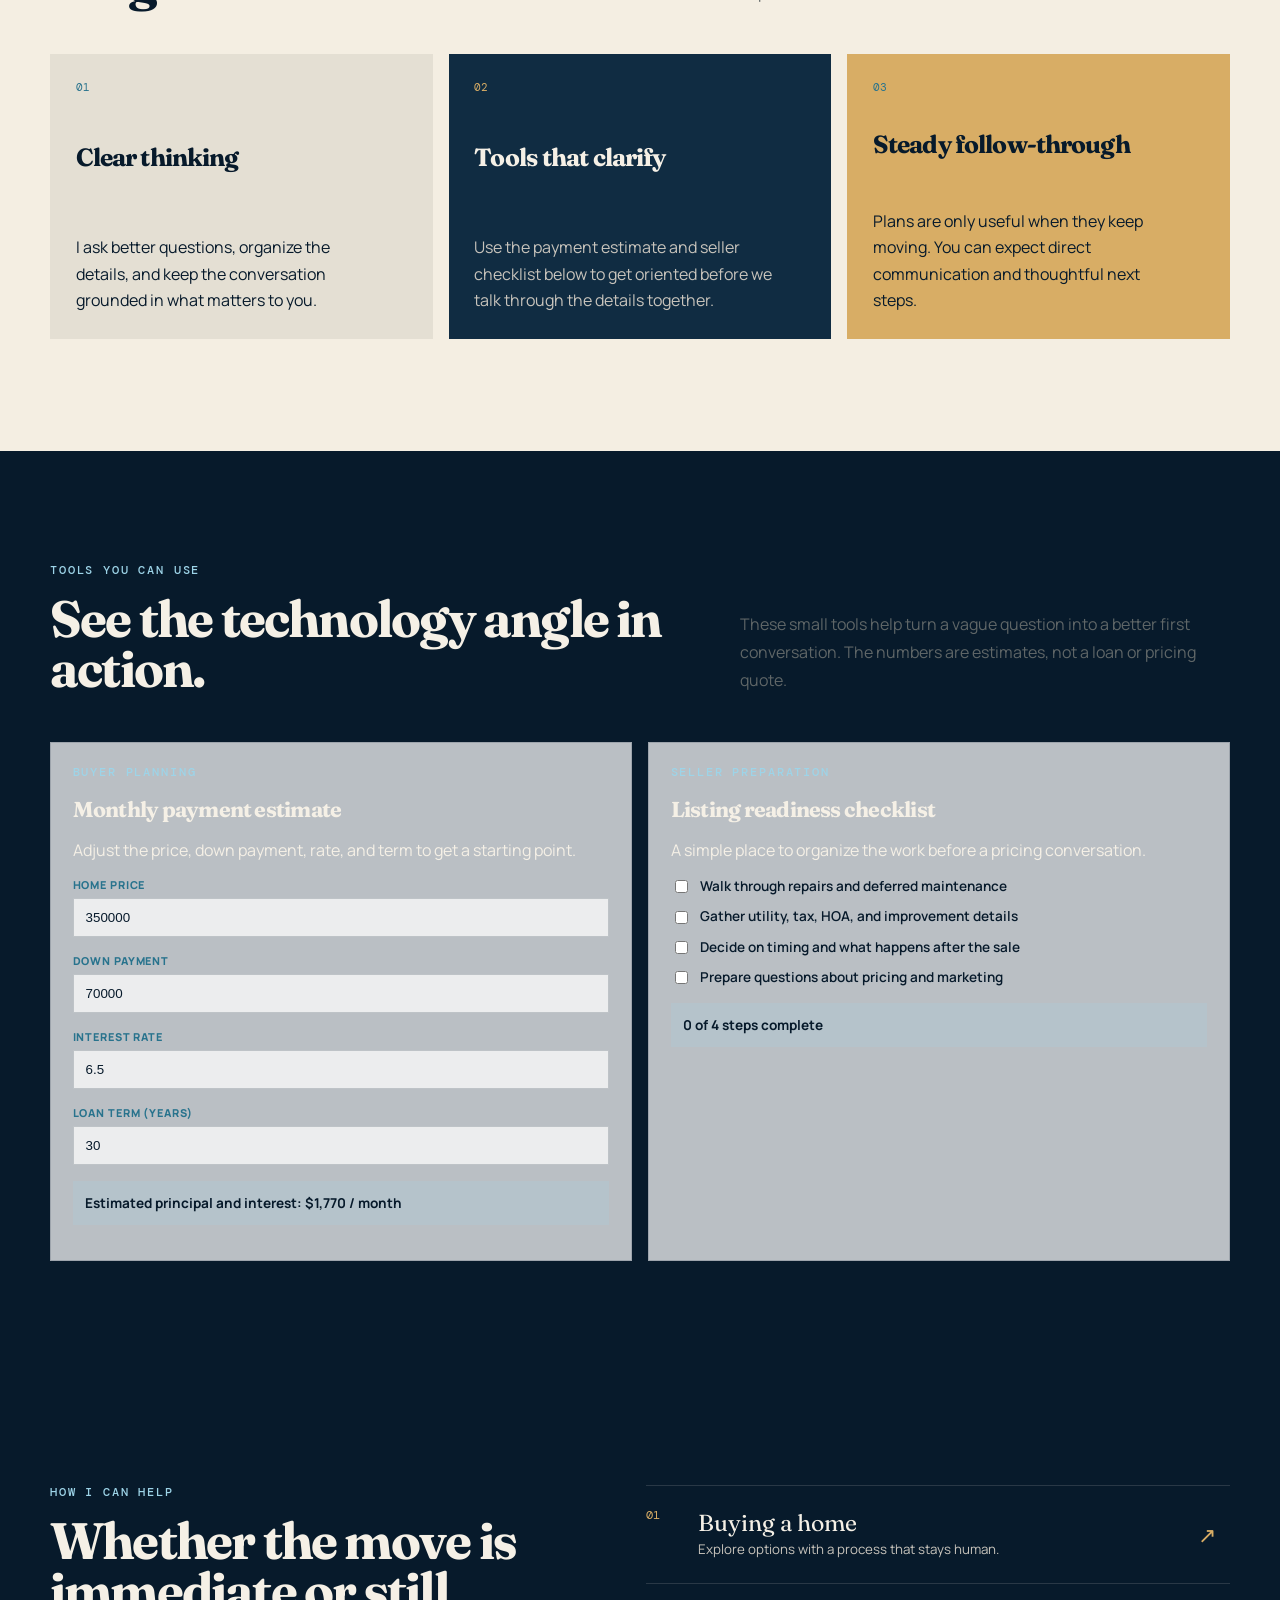
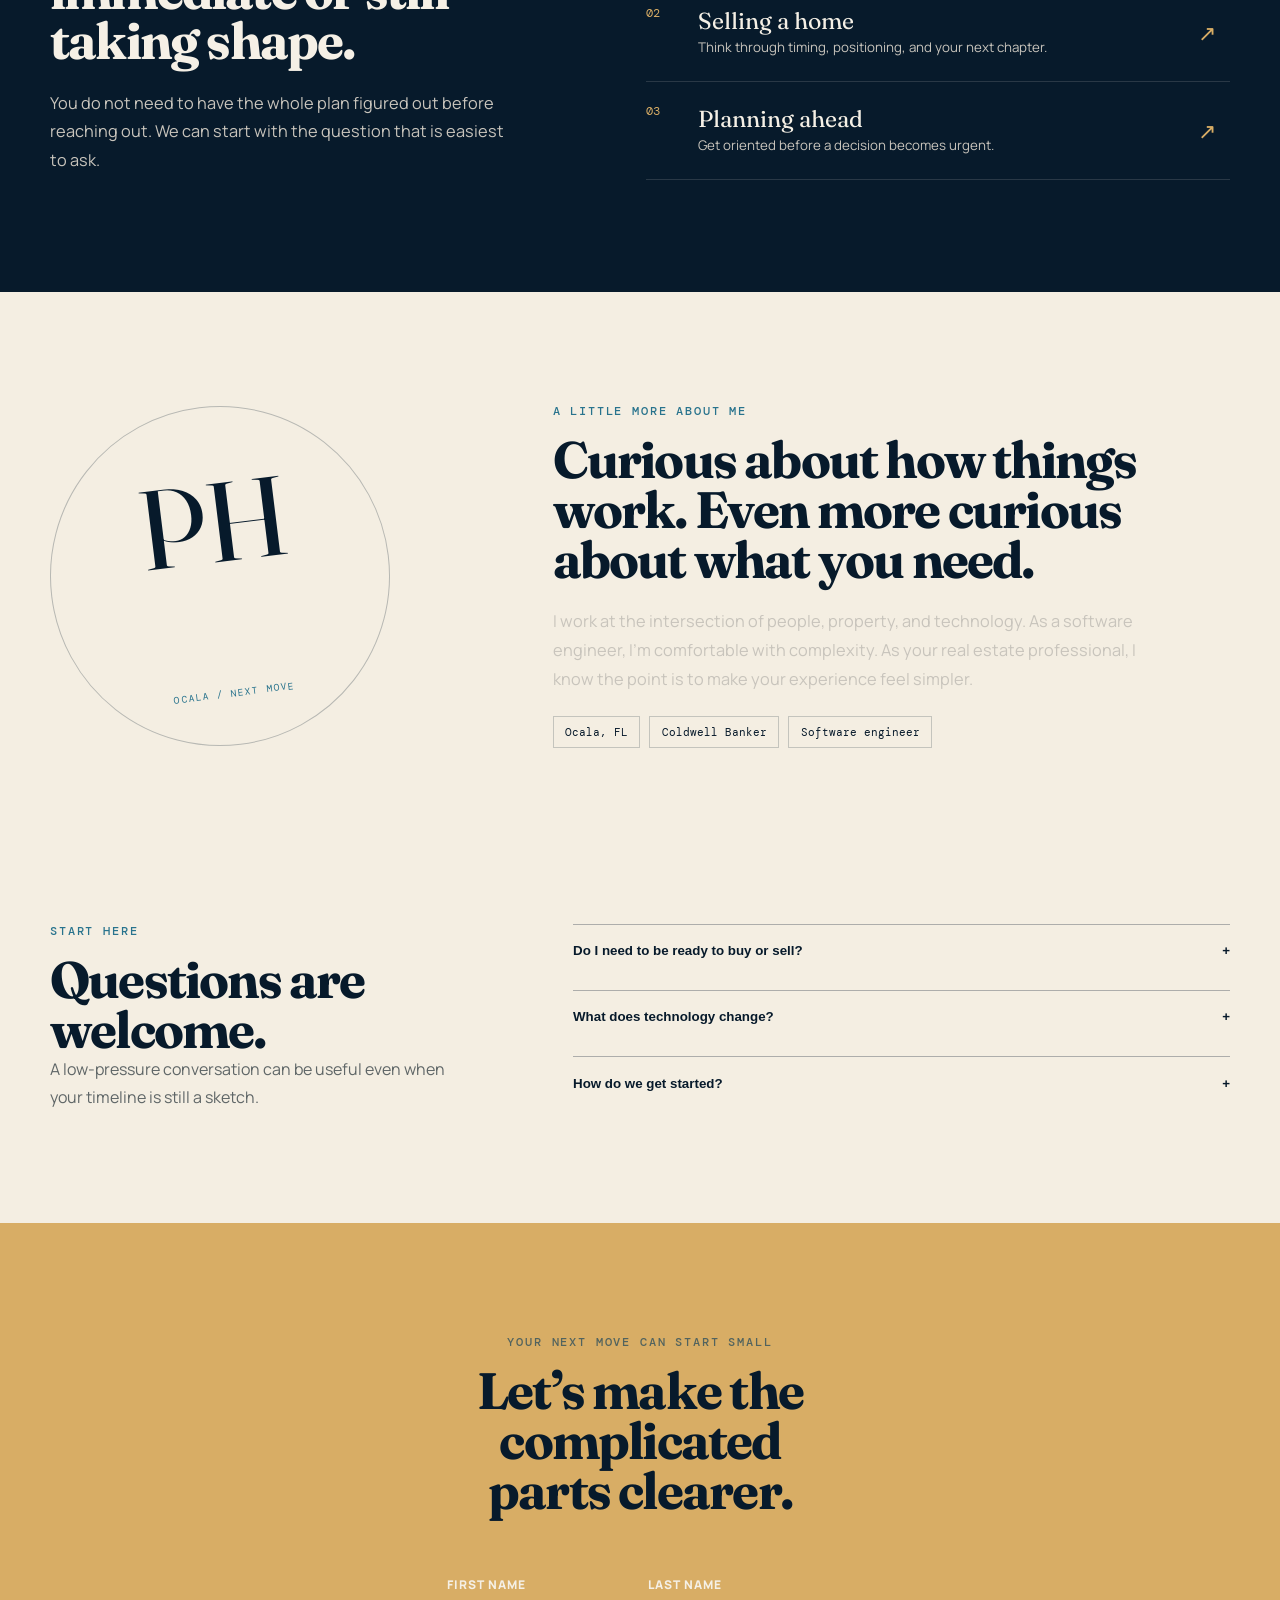
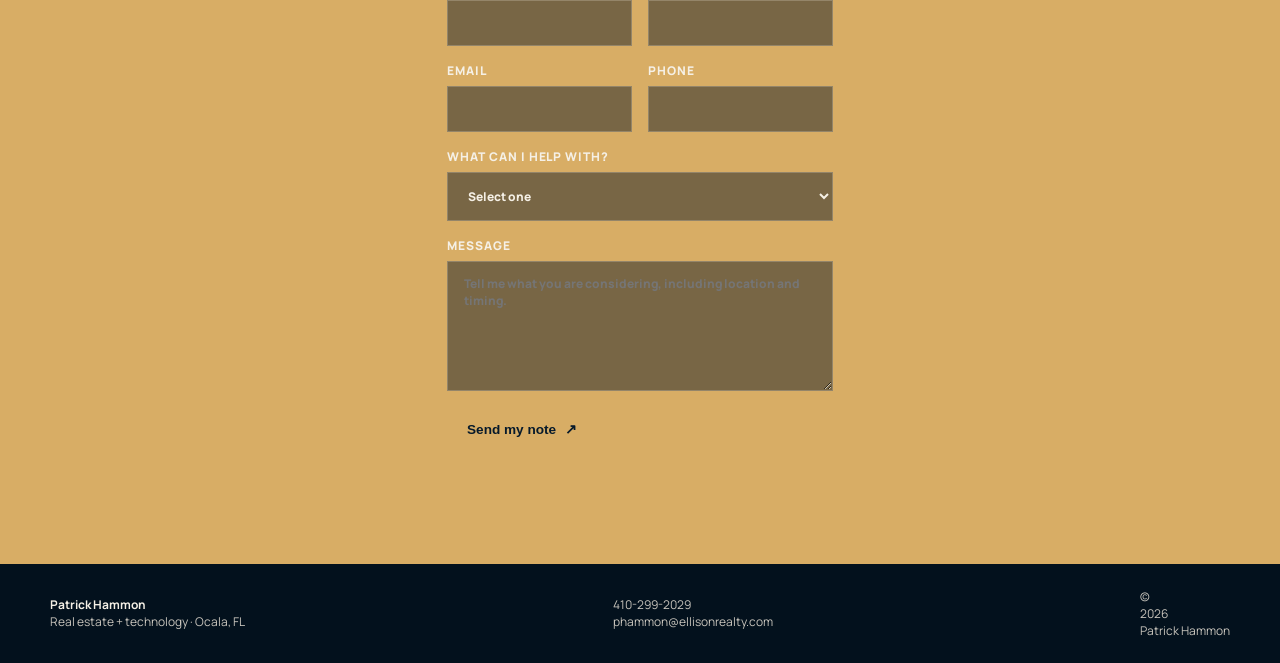
==== commit effb9344: "feat: add Patrick real estate blog foundation Co-authored-by: Copilot <223556219+Copilot@users.norep" ====
--- a/index.html
+++ b/index.html
@@ -5,6 +5,11 @@
   <meta name="viewport" content="width=device-width, initial-scale=1.0">
   <title>Patrick Hammon | Ocala Real Estate + Technology</title>
   <meta name="description" content="Patrick Hammon brings a software engineer's clarity and a human approach to Ocala real estate with Coldwell Banker Ellison Realty.">
+  <link rel="canonical" href="https://www.patrickhammon.com/">
+  <meta property="og:title" content="Patrick Hammon | Ocala Real Estate + Technology">
+  <meta property="og:description" content="Patrick Hammon brings a software engineer's clarity and a human approach to Ocala real estate with Coldwell Banker Ellison Realty.">
+  <meta property="og:type" content="website">
+  <meta property="og:url" content="https://www.patrickhammon.com/">
   <link rel="preconnect" href="https://fonts.googleapis.com">
   <link rel="preconnect" href="https://fonts.gstatic.com" crossorigin>
   <link href="https://fonts.googleapis.com/css2?family=DM+Mono:wght@400;500&family=Fraunces:opsz,wght@9..144,600;9..144,700&family=Manrope:wght@400;500;600;700;800&display=swap" rel="stylesheet">
@@ -46,7 +51,7 @@
       <a class="brand" href="index.html"><span class="brand-mark">PH</span><span><strong>Patrick Hammon</strong><small>Coldwell Banker Ellison Realty</small></span></a>
       <button class="nav-toggle" type="button" aria-expanded="false" aria-controls="site-nav" data-nav-toggle>Menu</button>
       <nav id="site-nav" class="site-nav" aria-label="Primary">
-        <a href="#approach">Approach</a><a href="#tools">Tools</a><a href="#work">How I help</a><a href="#about">About</a>
+        <a href="#approach">Approach</a><a href="#tools">Tools</a><a href="#work">How I help</a><a href="#about">About</a><a href="/blog/">Blog</a>
         <a class="button button-primary" href="#contact">Start a conversation</a>
       </nav>
     </div></header>
@@ -91,7 +96,7 @@
         <article class="faq-item"><button class="faq-button" type="button" data-faq-button><span>What does technology change?</span><span>+</span></button><div class="faq-answer"><p>Used well, it gives you better visibility, cleaner communication, and fewer avoidable surprises. The relationship still comes first.</p></div></article>
         <article class="faq-item"><button class="faq-button" type="button" data-faq-button><span>How do we get started?</span><span>+</span></button><div class="faq-answer"><p>Send a note with whatever you know so far, or call <a href="tel:4102992029">410-299-2029</a>. I’ll respond and we can take it from there.</p></div></article>
       </div></div></section>
-      <section class="closing-cta" id="contact"><div class="wrap closing-inner"><p class="eyebrow">Your next move can start small</p><h2>Let’s make the complicated parts clearer.</h2><form class="contact-form" data-lead-form data-lead-type="General" data-campaign="Patrick personal site" data-form-name="Patrick contact form" data-success-message="Thanks. Your note is in my CRM, and I’ll follow up soon."><div class="field-row"><label>First name<input name="firstName" autocomplete="given-name" required></label><label>Last name<input name="lastName" autocomplete="family-name" required></label></div><div class="field-row"><label>Email<input name="email" type="email" autocomplete="email"></label><label>Phone<input name="phone" type="tel" autocomplete="tel"></label></div><label>What can I help with?<select name="timeline"><option value="">Select one</option><option>Buying a home</option><option>Selling a home</option><option>Planning ahead</option><option>Something else</option></select></label><label>Message<textarea name="message" placeholder="Tell me a little about what is on your mind."></textarea></label><input class="form-website-trap" name="website" tabindex="-1" autocomplete="off"><div><button class="button button-primary" type="submit">Send my note <span aria-hidden="true">↗</span></button></div><p class="form-status" data-form-status role="status" aria-live="polite"></p></form></div></section>
+      <section class="closing-cta" id="contact"><div class="wrap closing-inner"><p class="eyebrow">Your next move can start small</p><h2>Let’s make the complicated parts clearer.</h2><form class="contact-form" data-lead-form data-lead-type="General" data-campaign="Patrick personal site" data-form-name="Patrick contact form" data-success-message="Thanks. Your note is in my CRM, and I’ll follow up soon."><div class="field-row"><label>First name<input name="firstName" autocomplete="given-name" required></label><label>Last name<input name="lastName" autocomplete="family-name" required></label></div><div class="field-row"><label>Email<input name="email" type="email" autocomplete="email"></label><label>Phone<input name="phone" type="tel" autocomplete="tel"></label></div><label>What can I help with?<select name="timeline"><option value="">Select one</option><option>Buying a home</option><option>Selling a home</option><option>Planning ahead</option><option>Something else</option></select></label><label>Message<textarea name="message" placeholder="Tell me what you are considering, including location and timing."></textarea></label><input class="form-website-trap" name="website" tabindex="-1" autocomplete="off"><div><button class="button button-primary" type="submit">Send my note <span aria-hidden="true">↗</span></button></div><p class="form-status" data-form-status role="status" aria-live="polite"></p></form></div></section>
     </main>
     <footer class="site-footer"><div class="wrap footer-row"><div><strong>Patrick Hammon</strong><span>Real estate + technology · Ocala, FL</span></div><div><a href="tel:4102992029">410-299-2029</a><a href="mailto:phammon@ellisonrealty.com">phammon@ellisonrealty.com</a></div><span>© <span data-year></span> Patrick Hammon</span></div></footer>
   </div>
